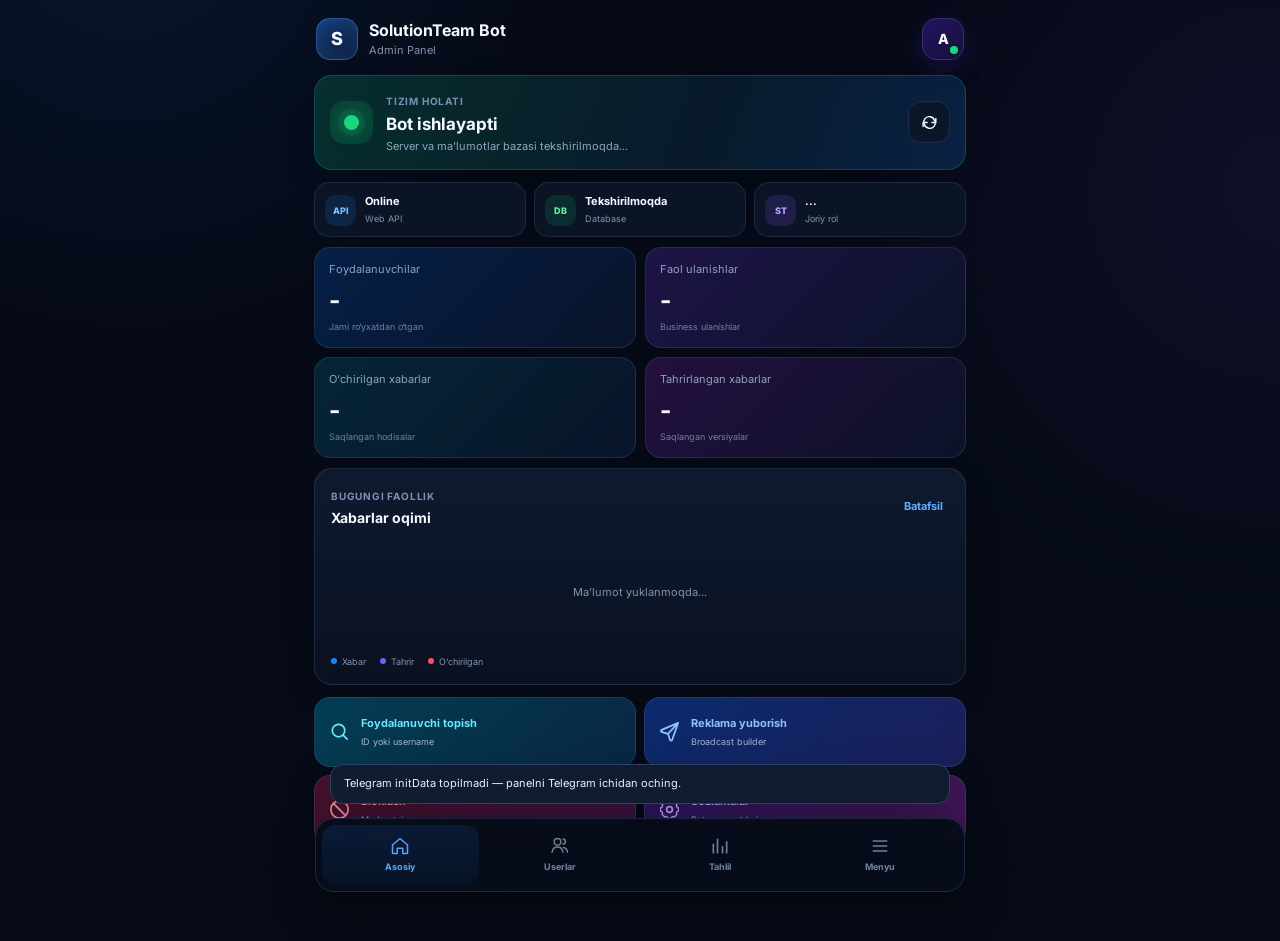
==== public/index.html @ 2b858027 "Update premium subs 2" ====
<!DOCTYPE html>
<html lang="uz">
<head>
    <meta charset="UTF-8">
    <meta name="viewport" content="width=device-width, initial-scale=1.0, viewport-fit=cover">
    <meta name="theme-color" content="#050915">
    <title>SolutionTeam Bot — Admin Panel</title>
    <link rel="preconnect" href="https://fonts.googleapis.com">
    <link rel="preconnect" href="https://fonts.gstatic.com" crossorigin>
    <link href="https://fonts.googleapis.com/css2?family=Inter:wght@400;500;600;700;800&display=swap" rel="stylesheet">
    <script src="https://telegram.org/js/telegram-web-app.js"></script>
    <link rel="stylesheet" href="style.css?v=22">
</head>
<body>
    <svg class="svg-sprite" aria-hidden="true">
        <symbol id="i-home" viewBox="0 0 24 24"><path d="M3 10.8 12 3l9 7.8v9.7a.5.5 0 0 1-.5.5h-5.2v-6.2H8.7V21H3.5a.5.5 0 0 1-.5-.5z" fill="none" stroke="currentColor" stroke-width="1.8" stroke-linejoin="round"/></symbol>
        <symbol id="i-users" viewBox="0 0 24 24"><path d="M9 11a4 4 0 1 0 0-8 4 4 0 0 0 0 8Zm6.5-1.5a3 3 0 1 0 0-6m-13 16c.5-4.1 2.7-6.2 6.5-6.2s6 2.1 6.5 6.2M16 13.8c3 .5 4.7 2.4 5 5.7" fill="none" stroke="currentColor" stroke-width="1.8" stroke-linecap="round"/></symbol>
        <symbol id="i-chart" viewBox="0 0 24 24"><path d="M4 20V10m5 10V4m6 16v-7m5 7V7" fill="none" stroke="currentColor" stroke-width="2" stroke-linecap="round"/></symbol>
        <symbol id="i-menu" viewBox="0 0 24 24"><path d="M4 6h16M4 12h16M4 18h16" fill="none" stroke="currentColor" stroke-width="2" stroke-linecap="round"/></symbol>
        <symbol id="i-search" viewBox="0 0 24 24"><circle cx="11" cy="11" r="6.5" fill="none" stroke="currentColor" stroke-width="1.8"/><path d="m16 16 4 4" stroke="currentColor" stroke-width="1.8" stroke-linecap="round"/></symbol>
        <symbol id="i-refresh" viewBox="0 0 24 24"><path d="M20 7v5h-5M4 17v-5h5M18.5 10A7 7 0 0 0 6 7.5L4 12m16 0-2 4.5A7 7 0 0 1 5.5 14" fill="none" stroke="currentColor" stroke-width="1.8" stroke-linecap="round" stroke-linejoin="round"/></symbol>
        <symbol id="i-send" viewBox="0 0 24 24"><path d="M21 3 3.8 10.3c-1 .4-1 1.8.1 2.1l6.5 2.1 2.2 6.3c.4 1 1.7 1 2.1.1zM10.4 14.5 21 3" fill="none" stroke="currentColor" stroke-width="1.8" stroke-linecap="round" stroke-linejoin="round"/></symbol>
        <symbol id="i-ban" viewBox="0 0 24 24"><circle cx="12" cy="12" r="9" fill="none" stroke="currentColor" stroke-width="1.8"/><path d="m5.6 5.6 12.8 12.8" stroke="currentColor" stroke-width="1.8"/></symbol>
        <symbol id="i-settings" viewBox="0 0 24 24"><circle cx="12" cy="12" r="3" fill="none" stroke="currentColor" stroke-width="1.8"/><path d="M19.4 15a1.7 1.7 0 0 0 .3 1.9l.1.1-2.8 2.8-.1-.1a1.7 1.7 0 0 0-1.9-.3 1.7 1.7 0 0 0-1 1.6v.2h-4V21a1.7 1.7 0 0 0-1-1.6 1.7 1.7 0 0 0-1.9.3l-.1.1L4.2 17l.1-.1a1.7 1.7 0 0 0 .3-1.9A1.7 1.7 0 0 0 3 14H2.8v-4H3a1.7 1.7 0 0 0 1.6-1 1.7 1.7 0 0 0-.3-1.9L4.2 7 7 4.2l.1.1A1.7 1.7 0 0 0 9 4.6a1.7 1.7 0 0 0 1-1.6v-.2h4V3a1.7 1.7 0 0 0 1 1.6 1.7 1.7 0 0 0 1.9-.3l.1-.1L19.8 7l-.1.1a1.7 1.7 0 0 0-.3 1.9 1.7 1.7 0 0 0 1.6 1h.2v4H21a1.7 1.7 0 0 0-1.6 1Z" fill="none" stroke="currentColor" stroke-width="1.4" stroke-linejoin="round"/></symbol>
        <symbol id="i-message" viewBox="0 0 24 24"><path d="M4 5.5h16v11H9l-5 4z" fill="none" stroke="currentColor" stroke-width="1.8" stroke-linejoin="round"/><path d="M8 9h8M8 13h5" stroke="currentColor" stroke-width="1.6" stroke-linecap="round"/></symbol>
        <symbol id="i-shield" viewBox="0 0 24 24"><path d="M12 3 20 6v5c0 5.2-3.1 8.4-8 10-4.9-1.6-8-4.8-8-10V6z" fill="none" stroke="currentColor" stroke-width="1.8" stroke-linejoin="round"/></symbol>
        <symbol id="i-chevron" viewBox="0 0 24 24"><path d="m9 6 6 6-6 6" fill="none" stroke="currentColor" stroke-width="1.8" stroke-linecap="round" stroke-linejoin="round"/></symbol>
        <symbol id="i-back" viewBox="0 0 24 24"><path d="m15 5-7 7 7 7" fill="none" stroke="currentColor" stroke-width="2" stroke-linecap="round" stroke-linejoin="round"/></symbol>
        <symbol id="i-trash" viewBox="0 0 24 24"><path d="M4 7h16M9 7V4h6v3m3 0-1 14H7L6 7m4 4v6m4-6v6" fill="none" stroke="currentColor" stroke-width="1.8" stroke-linecap="round" stroke-linejoin="round"/></symbol>
        <symbol id="i-copy" viewBox="0 0 24 24"><rect x="8" y="8" width="11" height="11" rx="2" fill="none" stroke="currentColor" stroke-width="1.7"/><path d="M16 8V6a2 2 0 0 0-2-2H6a2 2 0 0 0-2 2v8a2 2 0 0 0 2 2h2" fill="none" stroke="currentColor" stroke-width="1.7"/></symbol>
        <symbol id="i-user" viewBox="0 0 24 24"><circle cx="12" cy="8" r="4" fill="none" stroke="currentColor" stroke-width="1.8"/><path d="M4.5 21c.7-4.6 3.2-7 7.5-7s6.8 2.4 7.5 7" fill="none" stroke="currentColor" stroke-width="1.8" stroke-linecap="round"/></symbol>
        <symbol id="i-crown" viewBox="0 0 24 24"><path d="m3 7 4.5 4L12 4l4.5 7L21 7l-2 11H5z" fill="none" stroke="currentColor" stroke-width="1.8" stroke-linejoin="round"/></symbol>
    </svg>

    <div id="app">
        <header class="app-header">
            <div class="brand">
                <div class="brand-mark">S</div>
                <div class="brand-copy">
                    <strong>SolutionTeam Bot</strong>
                    <span>Admin Panel</span>
                </div>
            </div>
            <button id="profile-open" class="profile-button" type="button" aria-label="Admin profilini ochish">
                <span class="online-dot"></span>
                <span id="profile-initial">A</span>
            </button>
        </header>

        <main class="screens">
            <section id="tab-dashboard" class="tab-content active">
                <div class="hero-status panel-card">
                    <div class="hero-icon"><span class="pulse-core"></span></div>
                    <div class="hero-copy">
                        <span class="eyebrow">Tizim holati</span>
                        <h1 id="dashboard-status-title">Bot ishlayapti</h1>
                        <p id="dashboard-status-sub">Server va ma’lumotlar bazasi tekshirilmoqda...</p>
                    </div>
                    <button id="dashboard-refresh" class="icon-btn" type="button" aria-label="Dashboardni yangilash"><svg><use href="#i-refresh"/></svg></button>
                </div>

                <div class="service-grid">
                    <div class="service-chip"><span class="service-icon blue">API</span><div><b id="api-status">Online</b><span>Web API</span></div></div>
                    <div class="service-chip"><span class="service-icon green">DB</span><div><b id="db-status">Tekshirilmoqda</b><span>Database</span></div></div>
                    <div class="service-chip"><span class="service-icon violet">ST</span><div><b id="role-badge">...</b><span>Joriy rol</span></div></div>
                </div>

                <div class="stats-grid dashboard-stats">
                    <div class="metric-card gradient-blue"><span>Foydalanuvchilar</span><strong id="stat-users">-</strong><small>Jami ro‘yxatdan o‘tgan</small></div>
                    <div class="metric-card gradient-violet"><span>Faol ulanishlar</span><strong id="stat-connections">-</strong><small>Business ulanishlar</small></div>
                    <div class="metric-card gradient-cyan"><span>O‘chirilgan xabarlar</span><strong id="stat-deleted">-</strong><small>Saqlangan hodisalar</small></div>
                    <div class="metric-card gradient-purple"><span>Tahrirlangan xabarlar</span><strong id="stat-edited">-</strong><small>Saqlangan versiyalar</small></div>
                </div>

                <div class="panel-card activity-card">
                    <div class="section-title-row"><div><span class="eyebrow">Bugungi faollik</span><h2>Xabarlar oqimi</h2></div><button class="text-action" type="button" data-open-tab="tab-analytics">Batafsil</button></div>
                    <div id="dashboard-chart" class="mini-chart" aria-label="So‘nggi 24 soat faollik diagrammasi"><div class="chart-empty">Ma’lumot yuklanmoqda...</div></div>
                    <div class="chart-legend"><span><i class="legend-dot blue-dot"></i>Xabar</span><span><i class="legend-dot purple-dot"></i>Tahrir</span><span><i class="legend-dot red-dot"></i>O‘chirilgan</span></div>
                </div>

                <div class="quick-grid">
                    <button class="quick-action cyan" type="button" data-open-tab="tab-users"><svg><use href="#i-search"/></svg><div><b>Foydalanuvchi topish</b><span>ID yoki username</span></div></button>
                    <button class="quick-action blue" type="button" data-open-tab="tab-broadcast" data-requires="broadcast.view"><svg><use href="#i-send"/></svg><div><b>Reklama yuborish</b><span>Broadcast builder</span></div></button>
                    <button class="quick-action red" type="button" data-open-tab="tab-moderation" data-requires="users.view"><svg><use href="#i-ban"/></svg><div><b>Bloklash</b><span>Moderatsiya</span></div></button>
                    <button class="quick-action violet" type="button" data-open-tab="tab-settings" data-requires="settings.view"><svg><use href="#i-settings"/></svg><div><b>Sozlamalar</b><span>Bot parametrlari</span></div></button>
                </div>
            </section>

            <section id="tab-users" class="tab-content">
                <div class="page-heading"><div><span class="eyebrow">Boshqaruv</span><h1>Foydalanuvchilar</h1><p>Qidirish, profil, ulanish va moderatsiya.</p></div><button id="users-refresh" class="icon-btn" type="button" aria-label="Foydalanuvchilarni yangilash"><svg><use href="#i-refresh"/></svg></button></div>
                <div class="search-wrap"><svg><use href="#i-search"/></svg><label class="sr-only" for="search-users">Foydalanuvchini qidirish</label><input type="search" id="search-users" autocomplete="off" placeholder="ID, username yoki ism..."></div>
                <div class="user-toolbar"><button id="verify-connections-btn" class="btn secondary compact" type="button">Ulanishlarni tekshirish</button><span id="users-status" class="inline-status" role="status" aria-live="polite"></span></div>
                <div id="users-list" class="user-list"><div class="loading-state">Foydalanuvchilar yuklanmoqda...</div></div>
                <div id="users-empty" class="empty-state" style="display:none">Foydalanuvchi topilmadi.</div>
                <div class="pagination-row"><button id="users-prev" class="btn secondary" type="button">← Oldingi</button><span id="users-page-info">1 / 1</span><button id="users-next" class="btn secondary" type="button">Keyingi →</button></div>
            </section>

            <section id="tab-analytics" class="tab-content">
                <div class="page-heading"><div><span class="eyebrow">Real ma’lumot</span><h1>Tahlil</h1><p>Faollik va xabar statistikasi.</p></div><button id="analytics-refresh" class="icon-btn" type="button" aria-label="Tahlilni yangilash"><svg><use href="#i-refresh"/></svg></button></div>
                <div class="range-bar" id="analytics-ranges"><button class="range-btn active" data-range="24h">24 soat</button><button class="range-btn" data-range="7d">7 kun</button><button class="range-btn" data-range="30d">30 kun</button><button class="range-btn" data-range="custom">Boshqa</button></div>
                <div class="custom-range panel-card" id="custom-range" style="display:none"><div class="form-field"><label for="range-start">Boshlanish</label><input type="date" id="range-start" class="glass-input"></div><div class="form-field"><label for="range-end">Tugash</label><input type="date" id="range-end" class="glass-input"></div><button id="range-apply" class="btn primary" type="button">Qo‘llash</button></div>
                <p id="analytics-window" class="inline-status"></p>
                <div class="panel-card analytics-main"><div class="section-title-row"><div><span class="eyebrow">Jami xabarlar</span><strong class="big-number" id="m-messages">-</strong></div><span class="trend-pill">Real-time</span></div><div id="analytics-chart" class="chart"></div></div>
                <div class="stats-grid analytics-metrics" id="analytics-metrics">
                    <div class="metric-card"><span>Faol foydalanuvchilar</span><strong id="m-users-active">-</strong></div>
                    <div class="metric-card"><span>Bloklanganlar</span><strong id="m-users-banned">-</strong></div>
                    <div class="metric-card"><span>Faol ulanishlar</span><strong id="m-conns-active">-</strong></div>
                    <div class="metric-card"><span>Jami ulanishlar</span><strong id="m-conns-total">-</strong></div>
                    <div class="metric-card"><span>Tahrirlangan</span><strong id="m-edited">-</strong></div>
                    <div class="metric-card"><span>O‘chirilgan</span><strong id="m-deleted">-</strong></div>
                    <div class="metric-card"><span>Media</span><strong id="m-media">-</strong></div>
                </div>
            </section>

            <section id="tab-menu" class="tab-content">
                <div class="page-heading"><div><span class="eyebrow">Admin vositalari</span><h1>Menyu</h1><p>Barcha qo‘shimcha boshqaruv bo‘limlari.</p></div></div>
                <div class="menu-grid">
                    <button class="menu-card cyan" type="button" data-open-tab="tab-broadcast" data-requires="broadcast.view"><span class="menu-icon"><svg><use href="#i-send"/></svg></span><div><b>Reklama</b><span>Broadcast builder va progress</span></div><svg class="chevron"><use href="#i-chevron"/></svg></button>
                    <button class="menu-card red" type="button" data-open-tab="tab-moderation" data-requires="users.view"><span class="menu-icon"><svg><use href="#i-ban"/></svg></span><div><b>Bloklash</b><span>Ban / unban boshqaruvi</span></div><svg class="chevron"><use href="#i-chevron"/></svg></button>
                    <button class="menu-card green" type="button" data-open-tab="tab-subscriptions" data-requires="settings.view"><span class="menu-icon"><svg><use href="#i-crown"/></svg></span><div><b>Obuna va to‘lovlar</b><span>Premium, karta va cheklar</span></div><svg class="chevron"><use href="#i-chevron"/></svg></button>
                    <button class="menu-card violet" type="button" data-open-tab="tab-settings" data-requires="settings.view"><span class="menu-icon"><svg><use href="#i-settings"/></svg></span><div><b>Sozlamalar</b><span>Hold mode va retention</span></div><svg class="chevron"><use href="#i-chevron"/></svg></button>
                    <button class="menu-card purple" type="button" data-open-tab="tab-admins" data-requires="admins.view"><span class="menu-icon"><svg><use href="#i-crown"/></svg></span><div><b>Adminlar</b><span>Rollar va ruxsatlar</span></div><svg class="chevron"><use href="#i-chevron"/></svg></button>
                    <button class="menu-card slate" type="button" data-open-tab="tab-profile"><span class="menu-icon"><svg><use href="#i-user"/></svg></span><div><b>Profil</b><span>Joriy sessiya va rol</span></div><svg class="chevron"><use href="#i-chevron"/></svg></button>
                </div>
                <div class="panel-card permission-card"><div class="permission-head"><span class="menu-icon small"><svg><use href="#i-shield"/></svg></span><div><b>Server-side himoya</b><span>Har bir amal Telegram initData va RBAC bilan qayta tekshiriladi.</span></div></div></div>
            </section>

            <section id="tab-broadcast" class="tab-content">
                <div class="screen-header"><button class="icon-btn back-btn" type="button" data-open-tab="tab-menu" aria-label="Orqaga"><svg><use href="#i-back"/></svg></button><div><h1>Reklama yuborish</h1><p>Foydalanuvchilarga xabar yuborish.</p></div><button id="broadcast-refresh" class="icon-btn" type="button" aria-label="Yuborish holatini yangilash"><svg><use href="#i-refresh"/></svg></button></div>
                <div class="step-strip"><span class="active"><b>1</b>Xabar</span><i></i><span><b>2</b>Tekshirish</span><i></i><span><b>3</b>Yuborish</span></div>
                <div class="panel-card form-card">
                    <div class="form-field"><label for="broadcast-text">Xabar matni</label><textarea id="broadcast-text" class="glass-input" rows="5" maxlength="4096" placeholder="Xabar matnini yozing..."></textarea><small class="field-help">HTML formatidan foydalanish mumkin.</small></div>
                    <div class="form-grid"><div class="form-field"><label for="broadcast-media">Media havolasi</label><input type="url" id="broadcast-media" class="glass-input" placeholder="https://... (ixtiyoriy)"></div><div class="form-field"><label for="broadcast-media-type">Media turi</label><select id="broadcast-media-type" class="glass-input"><option value="photo">Rasm</option><option value="video">Video</option><option value="animation">GIF / animatsiya</option></select></div></div>
                    <div class="buttons-editor"><div class="buttons-editor-head"><div><b>Tugmalar</b><span>Ixtiyoriy havolali tugmalar</span></div><button id="btn-add-button" class="btn secondary compact" type="button">+ Tugma qo‘shish</button></div><div id="ad-buttons"></div></div>
                    <div class="form-field"><label for="test-recipient">Sinov oluvchisi</label><input type="text" inputmode="numeric" id="test-recipient" class="glass-input" placeholder="Bo‘sh bo‘lsa — o‘zingizga"></div>
                    <div class="ad-actions"><button id="btn-preview" class="btn secondary" type="button">Ko‘rib chiqish</button><button id="btn-test" class="btn secondary" type="button">Sinov yuborish</button><button id="btn-broadcast" class="btn primary" type="button">Barchaga yuborish</button><button id="btn-retry" class="btn warning" type="button">Xatolarni qayta yuborish</button></div>
                </div>
                <div class="panel-card"><div class="section-title-row"><h2>Ko‘rib chiqish</h2><span class="status-badge status-neutral">Preview</span></div><pre id="preview-box" class="preview-box">Reklama hali tekshirilmagan.</pre></div>
                <div class="panel-card"><div class="section-title-row"><h2>Yuborish holati</h2><span id="bc-status" class="inline-status"></span></div><div class="progress-grid"><div><span>Jami</span><b id="bc-total">0</b></div><div><span>Yuborildi</span><b id="bc-sent">0</b></div><div><span>Xato</span><b id="bc-failed">0</b></div><div><span>Kutmoqda</span><b id="bc-pending">0</b></div><div><span>Noaniq</span><b id="bc-unknown">0</b></div></div><pre id="bc-failed-list" class="preview-box" style="display:none"></pre></div>
            </section>

            <section id="tab-moderation" class="tab-content">
                <div class="screen-header"><button class="icon-btn back-btn" type="button" data-open-tab="tab-menu" aria-label="Orqaga"><svg><use href="#i-back"/></svg></button><div><h1>Bloklash va moderatsiya</h1><p>Foydalanuvchilarni boshqarish.</p></div><button id="moderation-refresh" class="icon-btn" type="button" aria-label="Yangilash"><svg><use href="#i-refresh"/></svg></button></div>
                <div class="panel-card form-card danger-panel"><div class="form-grid"><div class="form-field"><label for="ban-user-id">Telegram ID</label><input type="text" inputmode="numeric" id="ban-user-id" class="glass-input" placeholder="123456789"></div><div class="form-field"><label for="ban-reason">Sabab</label><input type="text" id="ban-reason" class="glass-input" placeholder="Ixtiyoriy"></div></div><button id="btn-ban" class="btn danger full" type="button">Foydalanuvchini bloklash</button></div>
                <div class="section-title-row list-title"><div><span class="eyebrow">Moderatsiya</span><h2>Bloklanganlar</h2></div></div>
                <div id="banned-list" class="user-list"></div>
            </section>

            <section id="tab-subscriptions" class="tab-content">
                <div class="screen-header"><button class="icon-btn back-btn" type="button" data-open-tab="tab-menu" aria-label="Orqaga"><svg><use href="#i-back"/></svg></button><div><h1>Obuna va to‘lovlar</h1><p>Premium rejim, karta va cheklar.</p></div><button id="subscriptions-refresh" class="icon-btn" type="button" aria-label="Yangilash"><svg><use href="#i-refresh"/></svg></button></div>
                <div class="stats-grid subscription-stats">
                    <div class="metric-card gradient-blue"><span>Faol obunalar</span><strong id="sub-active-count">0</strong></div>
                    <div class="metric-card gradient-violet"><span>Kutilayotgan chek</span><strong id="sub-pending-count">0</strong></div>
                    <div class="metric-card gradient-cyan"><span>Tasdiqlangan</span><strong id="sub-approved-count">0</strong></div>
                    <div class="metric-card gradient-purple"><span>Rad etilgan</span><strong id="sub-rejected-count">0</strong></div>
                </div>
                <div class="panel-card form-card">
                    <div class="section-title-row"><div><span class="eyebrow">Premium rejim</span><h2>Obuna sozlamalari</h2></div><label class="switch"><input type="checkbox" id="sub-enabled" aria-label="Premium rejim"><span class="slider"></span></label></div>
                    <p id="sub-mode-help" class="field-help">OFF: obuna tugmasi yashirin, View Once bepul.</p>
                    <div class="form-grid">
                        <div class="form-field"><label for="sub-price">Narx (so‘m)</label><input id="sub-price" class="glass-input" type="number" min="1000" step="1000" value="25000"></div>
                        <div class="form-field"><label for="sub-days">Muddat (kun)</label><input id="sub-days" class="glass-input" type="number" min="1" max="3650" value="30"></div>
                        <div class="form-field"><label for="sub-card">Karta raqami</label><input id="sub-card" class="glass-input" inputmode="numeric" placeholder="8600 1234 5678 9012"></div>
                        <div class="form-field"><label for="sub-holder">Karta egasi</label><input id="sub-holder" class="glass-input" placeholder="ISM FAMILIYA"></div>
                    </div>
                    <button id="sub-save" class="btn primary full" type="button">Sozlamalarni saqlash</button>
                </div>
                <div class="section-title-row list-title"><div><span class="eyebrow">Cheklar</span><h2>To‘lov arizalari</h2></div><select id="sub-payment-filter" class="glass-input compact-select"><option value="PENDING">Kutilayotgan</option><option value="APPROVED">Tasdiqlangan</option><option value="REJECTED">Rad etilgan</option><option value="ALL">Barchasi</option></select></div>
                <div id="subscription-payments" class="user-list"><div class="loading-state">To‘lovlar yuklanmoqda...</div></div>
            </section>

            <section id="tab-settings" class="tab-content">
                <div class="screen-header"><button class="icon-btn back-btn" type="button" data-open-tab="tab-menu" aria-label="Orqaga"><svg><use href="#i-back"/></svg></button><div><h1>Sozlamalar</h1><p>Bot parametrlarini boshqarish.</p></div></div>
                <div class="settings-list panel-card">
                    <div class="setting-row"><span class="setting-icon blue"><svg><use href="#i-shield"/></svg></span><div class="setting-copy"><b>Bot holati</b><span id="hold-status">Yuklanmoqda...</span></div><span class="status-badge status-enabled">LIVE</span></div>
                    <div class="setting-row"><span class="setting-icon red"><svg><use href="#i-ban"/></svg></span><div class="setting-copy"><b>Hold Mode</b><span>Oddiy userlar uchun xizmatni vaqtincha to‘xtatadi.</span></div><label class="switch"><input type="checkbox" id="toggle-maintenance" aria-label="Hold Mode"><span class="slider"></span></label></div>
                    <div class="setting-row"><span class="setting-icon green"><svg><use href="#i-message"/></svg></span><div class="setting-copy"><b>Status xabarlari</b><span>Bot to‘xtashi va qayta ishga tushishi haqida avtomatik bildirish.</span></div><span class="status-badge status-enabled">Avtomatik</span></div>
                    <div class="setting-row"><span class="setting-icon violet"><svg><use href="#i-settings"/></svg></span><div class="setting-copy"><b>Ma’lumot saqlash</b><span>Eski hodisa va activity loglar uchun retention.</span></div><div class="setting-control"><label class="sr-only" for="retention-days">Saqlash muddati</label><select id="retention-days" class="glass-input compact-select"><option value="7">7 kun</option><option value="30">30 kun</option><option value="90" selected>90 kun</option><option value="180">180 kun</option></select><button id="retention-save" class="btn secondary compact" type="button">Saqlash</button></div></div>
                </div>
            </section>

            <section id="tab-admins" class="tab-content">
                <div class="screen-header"><button class="icon-btn back-btn" type="button" data-open-tab="tab-menu" aria-label="Orqaga"><svg><use href="#i-back"/></svg></button><div><h1>Adminlar</h1><p>Rollar va ruxsatlar.</p></div><button id="admins-refresh" class="icon-btn" type="button" aria-label="Yangilash"><svg><use href="#i-refresh"/></svg></button></div>
                <div class="panel-card form-card"><div class="form-grid"><div class="form-field"><label for="admin-user-id">Telegram ID</label><input type="text" inputmode="numeric" id="admin-user-id" class="glass-input" placeholder="123456789"></div><div class="form-field"><label for="admin-role">Rol</label><select id="admin-role" class="glass-input"><option value="ADMIN">Administrator</option><option value="MODERATOR">Moderator</option><option value="VIEWER">Kuzatuvchi</option></select></div></div><button id="admin-add" class="btn primary full" type="button">+ Admin qo‘shish</button><p class="field-help">OWNER faqat server konfiguratsiyasi orqali belgilanadi.</p></div>
                <div id="admins-list" class="user-list"></div>
            </section>

            <section id="tab-profile" class="tab-content">
                <div class="screen-header"><button class="icon-btn back-btn" type="button" data-open-tab="tab-menu" aria-label="Orqaga"><svg><use href="#i-back"/></svg></button><div><h1>Profil</h1><p>Joriy admin sessiyasi.</p></div></div>
                <div class="profile-hero panel-card"><div class="profile-avatar-large" id="profile-avatar-large">A</div><h2 id="admin-name">Admin</h2><div class="role-chip"><svg><use href="#i-crown"/></svg><span id="profile-role">...</span></div></div>
                <div class="panel-card profile-info"><div><span>Telegram ID</span><b id="profile-user-id">-</b></div><div><span>Rol</span><b id="profile-role-line">-</b></div><div><span>Ruxsatlar</span><b id="profile-permission-count">-</b></div></div>
                <div class="panel-card"><div class="section-title-row"><h2>Ruxsatlar</h2></div><div id="profile-permissions" class="permission-chips"></div></div>
                <div class="profile-actions"><button id="profile-reload" class="btn secondary full" type="button">Panelni qayta yuklash</button><button id="profile-close" class="btn danger full" type="button">Mini App’dan chiqish</button></div>
            </section>
        </main>

        <nav class="bottom-nav" aria-label="Asosiy navigatsiya">
            <button class="tab-btn active" data-tab="tab-dashboard" data-requires="dashboard.view" type="button" aria-pressed="true"><svg><use href="#i-home"/></svg><span>Asosiy</span></button>
            <button class="tab-btn" data-tab="tab-users" type="button" aria-pressed="false" data-requires="users.view"><svg><use href="#i-users"/></svg><span>Userlar</span></button>
            <button class="tab-btn" data-tab="tab-analytics" type="button" aria-pressed="false" data-requires="analytics.view"><svg><use href="#i-chart"/></svg><span>Tahlil</span></button>
            <button class="tab-btn" data-tab="tab-menu" type="button" aria-pressed="false"><svg><use href="#i-menu"/></svg><span>Menyu</span></button>
        </nav>
    </div>

    <div id="toast" class="toast" role="status" aria-live="polite"></div>

    <div id="user-detail-sheet" class="sheet-overlay" aria-hidden="true">
        <div class="sheet-backdrop" data-close-sheet></div>
        <section class="sheet" role="dialog" aria-modal="true" aria-labelledby="sheet-user-name">
            <div class="sheet-handle"></div>
            <div class="sheet-head"><button class="icon-btn" type="button" data-close-sheet aria-label="Yopish"><svg><use href="#i-back"/></svg></button><div><span class="eyebrow">Foydalanuvchi profili</span><h2 id="sheet-user-name">...</h2></div><span id="sheet-user-status" class="status-badge status-neutral">...</span></div>
            <div class="profile-mini"><div id="sheet-avatar" class="profile-avatar-large small">A</div><div><b id="sheet-username">@username</b><span id="sheet-user-id">ID: -</span></div></div>
            <div class="detail-tabs"><button class="detail-tab active" data-detail-tab="info" type="button">Ma’lumot</button><button class="detail-tab" data-detail-tab="activity" type="button">Faollik</button><button class="detail-tab" data-detail-tab="message" type="button" data-requires="users.message">Xabar</button></div>
            <div class="detail-pane active" data-detail-pane="info">
                <div class="detail-list"><div><span>Ism</span><b id="sheet-full-name">-</b></div><div><span>Username</span><b id="sheet-username-line">-</b></div><div><span>Ro‘yxatdan o‘tgan</span><b id="sheet-created">-</b></div><div><span>Oxirgi faollik</span><b id="sheet-last-activity">-</b></div><div><span>Ulanishlar</span><b id="sheet-connections">-</b></div></div>
                <div class="stats-grid sheet-stats"><div class="metric-card"><span>Hodisalar</span><strong id="sheet-stat-events">0</strong></div><div class="metric-card"><span>Tahrir</span><strong id="sheet-stat-edits">0</strong></div><div class="metric-card"><span>O‘chirish</span><strong id="sheet-stat-deletes">0</strong></div><div class="metric-card"><span>Faol ulanish</span><strong id="sheet-stat-active">0</strong></div></div>
                <div class="panel-card sheet-subscription">
                    <div class="section-title-row"><div><span class="eyebrow">Premium</span><h2>Obuna</h2></div><span id="sheet-sub-status" class="status-badge status-neutral">YO‘Q</span></div>
                    <div class="detail-list compact-detail"><div><span>Tugash sanasi</span><b id="sheet-sub-expiry">-</b></div><div><span>Qolgan muddat</span><b id="sheet-sub-remaining">-</b></div></div>
                    <div id="sheet-sub-controls" class="subscription-actions">
                        <button class="btn secondary compact" type="button" data-sub-days="7">+7 kun</button>
                        <button class="btn secondary compact" type="button" data-sub-days="30">+30 kun</button>
                        <button class="btn secondary compact" type="button" data-sub-days="90">+90 kun</button>
                        <button id="sheet-sub-lifetime" class="btn secondary compact" type="button">Cheksiz</button>
                        <input id="sheet-sub-date" class="glass-input" type="date">
                        <button id="sheet-sub-set-date" class="btn secondary compact" type="button">Sanani qo‘yish</button>
                        <button id="sheet-sub-cancel" class="btn danger compact" type="button">Obunani bekor qilish</button>
                    </div>
                </div>
            </div>
            <div class="detail-pane" data-detail-pane="activity"><div id="sheet-events" class="message-list"><div class="empty-state">Faollik yo‘q.</div></div></div>
            <div class="detail-pane" data-detail-pane="message"><div class="form-field"><label for="sheet-message-text">Bevosita xabar</label><textarea id="sheet-message-text" class="glass-input" rows="4" maxlength="4096" placeholder="Foydalanuvchiga yuboriladigan xabar..."></textarea></div><button id="sheet-send-message" class="btn primary full" type="button"><svg><use href="#i-send"/></svg> Xabar yuborish</button></div>
            <div class="sheet-actions"><button id="sheet-copy-id" class="btn secondary" type="button"><svg><use href="#i-copy"/></svg> ID nusxalash</button><button id="sheet-ban" class="btn warning" type="button">Bloklash</button><button id="sheet-delete" class="btn danger" type="button"><svg><use href="#i-trash"/></svg> O‘chirish</button></div>
        </section>
    </div>

    <script src="app.js?v=22"></script>
</body>
</html>
---- public/style.css ----
:root{
    color-scheme:dark;
    --bg:#050915;--bg-2:#080e1d;--surface:#0c1426;--surface-2:#101b31;--surface-3:#14213b;
    --border:#1d2d4d;--border-soft:rgba(111,143,197,.18);--text:#f7f9ff;--muted:#8292ae;
    --blue:#1685ff;--blue-2:#005ee8;--cyan:#22c7f2;--purple:#8257ff;--violet:#a33bff;
    --green:#16d97d;--red:#ff4d63;--orange:#ff9e3d;--yellow:#ffd15c;
    --shadow:0 16px 45px rgba(0,0,0,.24);--radius:18px;--nav-h:74px;
    font-family:'Inter',-apple-system,BlinkMacSystemFont,'Segoe UI',sans-serif;
}
*{box-sizing:border-box}html,body{margin:0;min-height:100%;background:var(--bg);color:var(--text)}body{min-height:100vh;background:radial-gradient(circle at 10% -10%,rgba(22,133,255,.10),transparent 28%),radial-gradient(circle at 100% 20%,rgba(130,87,255,.08),transparent 30%),linear-gradient(180deg,#050915 0%,#060b17 100%);font-size:14px;line-height:1.45;-webkit-tap-highlight-color:transparent}.svg-sprite{position:absolute;width:0;height:0;overflow:hidden}button,input,textarea,select{font:inherit}button{color:inherit}button:focus-visible,input:focus-visible,textarea:focus-visible,select:focus-visible{outline:2px solid rgba(66,157,255,.92);outline-offset:2px}.sr-only{position:absolute!important;width:1px;height:1px;padding:0;margin:-1px;overflow:hidden;clip:rect(0,0,0,0);white-space:nowrap;border:0}
#app{width:min(100%,680px);margin:0 auto;padding:max(14px,env(safe-area-inset-top)) 14px calc(var(--nav-h) + max(22px,env(safe-area-inset-bottom)))}.app-header{display:flex;align-items:center;justify-content:space-between;padding:4px 2px 15px}.brand{display:flex;align-items:center;gap:11px}.brand-mark{width:42px;height:42px;border-radius:14px;display:grid;place-items:center;font-size:18px;font-weight:800;border:1px solid rgba(89,153,255,.4);background:linear-gradient(145deg,#123a75,#0c1b36);box-shadow:inset 0 0 20px rgba(66,157,255,.15)}.brand-copy{display:flex;flex-direction:column;line-height:1.2}.brand-copy strong{font-size:16px}.brand-copy span{font-size:11px;color:var(--muted);margin-top:4px}.profile-button{width:42px;height:42px;border:1px solid #383171;border-radius:14px;background:linear-gradient(145deg,#24135f,#15103a);display:grid;place-items:center;font-weight:800;position:relative;cursor:pointer;box-shadow:0 8px 24px rgba(75,42,200,.22)}.online-dot{position:absolute;right:5px;bottom:5px;width:8px;height:8px;border-radius:50%;background:var(--green);box-shadow:0 0 0 2px #17103b}
.tab-content{display:none;animation:screenIn .18s ease}.tab-content.active{display:block}@keyframes screenIn{from{opacity:.4;transform:translateY(4px)}to{opacity:1;transform:none}}.panel-card{background:linear-gradient(180deg,rgba(16,27,49,.96),rgba(10,18,34,.96));border:1px solid var(--border-soft);border-radius:var(--radius);box-shadow:0 12px 32px rgba(0,0,0,.12);padding:16px;margin-bottom:12px}.eyebrow{font-size:10px;letter-spacing:.08em;text-transform:uppercase;color:#7d90b4;font-weight:700}.hero-status{display:grid;grid-template-columns:auto minmax(0,1fr) auto;gap:13px;align-items:center;padding:14px 15px;background:linear-gradient(110deg,rgba(8,74,59,.56),rgba(9,28,45,.96) 58%,rgba(10,47,92,.62));border-color:rgba(36,207,143,.22)}.hero-icon{width:43px;height:43px;border-radius:14px;background:rgba(16,217,125,.12);display:grid;place-items:center}.pulse-core{width:15px;height:15px;background:var(--green);border-radius:50%;box-shadow:0 0 0 6px rgba(22,217,125,.1),0 0 20px rgba(22,217,125,.55)}.hero-copy h1{font-size:17px;margin:2px 0 2px}.hero-copy p{font-size:11px;color:#8fa6bd;margin:0}.icon-btn{width:42px;height:42px;min-width:42px;border-radius:13px;border:1px solid var(--border);background:#0c1629;display:grid;place-items:center;cursor:pointer}.icon-btn svg{width:19px;height:19px}.service-grid{display:grid;grid-template-columns:repeat(3,minmax(0,1fr));gap:8px;margin-bottom:10px}.service-chip{display:flex;align-items:center;gap:9px;background:#0b1425;border:1px solid var(--border-soft);border-radius:15px;padding:10px;min-width:0}.service-icon{width:31px;height:31px;border-radius:10px;display:grid;place-items:center;font-size:10px;font-weight:800;flex:0 0 31px}.service-icon.blue{background:rgba(22,133,255,.15);color:#7fc0ff}.service-icon.green{background:rgba(22,217,125,.13);color:#65eca8}.service-icon.violet{background:rgba(130,87,255,.16);color:#bba6ff}.service-chip div{min-width:0;display:flex;flex-direction:column}.service-chip b{font-size:11px;white-space:nowrap;overflow:hidden;text-overflow:ellipsis}.service-chip span{font-size:9px;color:var(--muted);margin-top:2px}
.stats-grid{display:grid;grid-template-columns:repeat(2,minmax(0,1fr));gap:9px}.metric-card{min-width:0;border:1px solid var(--border-soft);border-radius:16px;background:#0d1729;padding:14px;display:flex;flex-direction:column}.metric-card>span{font-size:11px;color:#91a1bc}.metric-card>strong{font-size:25px;line-height:1.05;margin-top:9px;letter-spacing:-.04em}.metric-card>small{font-size:9px;color:#6f819f;margin-top:7px}.gradient-blue{background:linear-gradient(135deg,rgba(5,88,199,.28),rgba(10,21,43,.95))}.gradient-violet{background:linear-gradient(135deg,rgba(94,49,205,.27),rgba(12,19,42,.95))}.gradient-cyan{background:linear-gradient(135deg,rgba(0,152,185,.20),rgba(10,21,43,.95))}.gradient-purple{background:linear-gradient(135deg,rgba(143,37,203,.22),rgba(12,19,42,.95))}.activity-card{margin-top:10px}.section-title-row{display:flex;align-items:center;justify-content:space-between;gap:12px}.section-title-row h2{font-size:14px;margin:2px 0 0}.text-action{border:0;background:transparent;color:#63adff;font-size:11px;font-weight:700;cursor:pointer}.mini-chart,.chart{height:150px;margin-top:13px;display:flex;align-items:flex-end;gap:4px;overflow:hidden}.mini-chart{height:104px}.chart-bar-group{flex:1;min-width:3px;display:flex;align-items:flex-end;gap:1px;height:100%}.chart-bar{flex:1;min-height:2px;border-radius:4px 4px 1px 1px}.bar-message{background:linear-gradient(#2fb8ff,#126bff)}.bar-edit{background:linear-gradient(#9d67ff,#6c32db)}.bar-delete{background:linear-gradient(#ff6c82,#d72b4c)}.chart-empty{margin:auto;color:var(--muted);font-size:11px}.chart-legend{display:flex;gap:14px;flex-wrap:wrap;margin-top:10px;color:var(--muted);font-size:9px}.chart-legend span{display:flex;align-items:center;gap:5px}.legend-dot{width:6px;height:6px;border-radius:50%}.blue-dot{background:var(--blue)}.purple-dot{background:var(--purple)}.red-dot{background:var(--red)}.quick-grid{display:grid;grid-template-columns:repeat(2,minmax(0,1fr));gap:8px}.quick-action{min-height:70px;border:1px solid var(--border-soft);border-radius:16px;padding:13px;text-align:left;display:flex;align-items:center;gap:10px;cursor:pointer;background:#0e172a}.quick-action svg{width:23px;height:23px;flex:0 0 23px}.quick-action div{display:flex;flex-direction:column;min-width:0}.quick-action b{font-size:11px}.quick-action span{font-size:9px;color:rgba(229,237,255,.7);margin-top:3px}.quick-action.cyan{background:linear-gradient(135deg,rgba(0,160,200,.35),rgba(10,43,73,.88));color:#68e5ff}.quick-action.blue{background:linear-gradient(135deg,rgba(22,88,230,.42),rgba(30,34,100,.88));color:#8fc3ff}.quick-action.red{background:linear-gradient(135deg,rgba(195,32,84,.34),rgba(67,22,72,.9));color:#ff8fa0}.quick-action.violet{background:linear-gradient(135deg,rgba(106,47,220,.38),rgba(74,23,91,.9));color:#c7a2ff}
.page-heading,.screen-header{display:flex;align-items:center;justify-content:space-between;gap:12px;margin-bottom:13px}.page-heading h1,.screen-header h1{font-size:19px;margin:2px 0 0}.page-heading p,.screen-header p{font-size:10px;color:var(--muted);margin:2px 0 0}.screen-header{display:grid;grid-template-columns:auto minmax(0,1fr) auto}.back-btn{background:#0a1324}.search-wrap{height:47px;border:1px solid var(--border);background:#0d1729;border-radius:14px;display:flex;align-items:center;padding:0 13px;margin-bottom:10px}.search-wrap svg{width:18px;height:18px;color:#7185a6;margin-right:9px}.search-wrap input{flex:1;min-width:0;border:0;outline:0;background:transparent;color:var(--text);font-size:16px}.search-wrap input::placeholder{color:#637594}.user-toolbar{display:flex;align-items:center;gap:10px;margin-bottom:10px}.inline-status{font-size:10px;color:var(--muted);margin:0}.user-list,.message-list{display:flex;flex-direction:column;gap:8px}.connection-item,.user-card,.message-card{border:1px solid var(--border-soft);background:linear-gradient(180deg,#0e192c,#0a1425);border-radius:16px;padding:12px}.conn-header{display:flex;align-items:flex-start;justify-content:space-between;gap:10px}.conn-user{display:flex;align-items:center;gap:10px;min-width:0}.avatar{width:40px;height:40px;flex:0 0 40px;border-radius:14px;background:linear-gradient(145deg,#3b6ddf,#7a4ae3);display:grid;place-items:center;font-weight:800}.user-info{min-width:0}.user-info h4{font-size:12px;margin:0;white-space:nowrap;overflow:hidden;text-overflow:ellipsis}.user-info span{display:block;color:var(--muted);font-size:9px;margin-top:3px;overflow-wrap:anywhere}.conn-actions{display:flex;gap:6px;flex-wrap:wrap;margin-top:10px}.status-badge{display:inline-flex;align-items:center;justify-content:center;min-height:25px;padding:4px 8px;border-radius:8px;font-size:9px;font-weight:700;white-space:nowrap;border:1px solid transparent}.status-enabled,.status-allowed{background:rgba(22,217,125,.12);color:#49e79a;border-color:rgba(22,217,125,.18)}.status-disabled,.status-banned{background:rgba(255,77,99,.12);color:#ff8090;border-color:rgba(255,77,99,.18)}.status-neutral,.status-pending{background:rgba(126,145,177,.12);color:#aebbd1;border-color:rgba(126,145,177,.16)}.btn{min-height:42px;border-radius:12px;border:1px solid transparent;padding:9px 13px;font-size:11px;font-weight:700;cursor:pointer;display:inline-flex;align-items:center;justify-content:center;gap:6px}.btn svg{width:15px;height:15px}.btn:disabled,.icon-btn:disabled{opacity:.45;cursor:not-allowed}.btn.primary{background:linear-gradient(180deg,#1688ff,#0867e8);border-color:#298fff;color:white}.btn.secondary{background:#111d32;border-color:#243857;color:#dbe7fb}.btn.warning{background:rgba(255,158,61,.13);border-color:rgba(255,158,61,.34);color:#ffb766}.btn.danger,.btn-danger{background:rgba(255,77,99,.13);border-color:rgba(255,77,99,.30);color:#ff7f90}.btn.compact{min-height:35px;padding:7px 10px;font-size:10px}.btn.full{width:100%}.pagination-row{display:grid;grid-template-columns:1fr auto 1fr;gap:9px;align-items:center;margin-top:12px}.pagination-row span{font-size:10px;color:var(--muted);text-align:center}.loading-state,.empty-state{padding:22px;text-align:center;border:1px dashed #233652;border-radius:15px;color:var(--muted);font-size:11px;background:rgba(10,19,34,.5)}
.range-bar{display:grid;grid-template-columns:repeat(4,minmax(0,1fr));gap:5px;background:#0b1426;border:1px solid var(--border-soft);border-radius:14px;padding:5px;margin-bottom:10px}.range-btn,.message-filter{min-height:36px;border:0;border-radius:10px;background:transparent;color:#8394b0;font-size:10px;font-weight:700;cursor:pointer}.range-btn.active,.message-filter.active{color:white;background:linear-gradient(180deg,#147eff,#075fdc);box-shadow:0 5px 15px rgba(14,104,231,.23)}.custom-range{display:grid;grid-template-columns:1fr 1fr auto;gap:8px;align-items:end}.analytics-main{padding-bottom:10px}.big-number{display:block;font-size:28px;letter-spacing:-.04em;margin-top:3px}.trend-pill{padding:6px 9px;border-radius:999px;font-size:9px;font-weight:700;color:#45e79a;background:rgba(22,217,125,.1)}.analytics-metrics{margin-top:10px}.analytics-metrics .metric-card strong{font-size:20px}.analytics-metrics .metric-card:last-child:nth-child(odd){grid-column:1/-1}
.menu-grid{display:grid;grid-template-columns:1fr;gap:8px}.menu-card{min-height:78px;border:1px solid var(--border-soft);border-radius:16px;background:#0d1729;display:grid;grid-template-columns:auto minmax(0,1fr) auto;align-items:center;gap:12px;padding:12px;text-align:left;cursor:pointer}.menu-card .menu-icon{width:43px;height:43px;border-radius:13px;display:grid;place-items:center}.menu-card .menu-icon svg{width:21px;height:21px}.menu-card div{display:flex;flex-direction:column}.menu-card b{font-size:12px}.menu-card span{font-size:9px;color:#8292ae;margin-top:4px}.menu-card .chevron{width:18px;height:18px;color:#536782}.menu-card.blue .menu-icon{background:rgba(22,133,255,.15);color:#68afff}.menu-card.cyan .menu-icon{background:rgba(34,199,242,.14);color:#56dcfa}.menu-card.red .menu-icon{background:rgba(255,77,99,.13);color:#ff8090}.menu-card.violet .menu-icon{background:rgba(130,87,255,.15);color:#ae93ff}.menu-card.purple .menu-icon{background:rgba(163,59,255,.15);color:#d68cff}.menu-card.slate .menu-icon{background:rgba(126,145,177,.13);color:#b8c3d4}.permission-card{margin-top:12px}.permission-head{display:flex;gap:11px;align-items:center}.permission-head .menu-icon.small{width:38px;height:38px;border-radius:12px;background:rgba(22,133,255,.1);color:#64aaff;display:grid;place-items:center}.permission-head svg{width:19px;height:19px}.permission-head div{display:flex;flex-direction:column}.permission-head b{font-size:11px}.permission-head span{font-size:9px;color:var(--muted);margin-top:3px}
.message-filters{grid-template-columns:repeat(4,minmax(0,1fr))}.message-card{display:grid;grid-template-columns:auto minmax(0,1fr);gap:10px}.event-icon{width:37px;height:37px;border-radius:12px;display:grid;place-items:center;font-weight:800;font-size:10px;background:#12213a;color:#85b8ff}.event-icon.delete{background:rgba(255,77,99,.12);color:#ff8090}.event-icon.edit{background:rgba(255,158,61,.12);color:#ffbd77}.event-icon.media{background:rgba(130,87,255,.14);color:#bda8ff}.event-body{min-width:0}.event-head{display:flex;align-items:flex-start;justify-content:space-between;gap:8px}.event-head b{font-size:11px}.event-head time{font-size:9px;color:#697b98;white-space:nowrap}.event-meta{font-size:9px;color:#7f90aa;margin-top:3px}.event-details{font-size:10px;color:#c5d0e2;margin-top:7px;white-space:pre-wrap;overflow-wrap:anywhere;max-height:76px;overflow:hidden}
.form-card{padding:15px}.form-field{display:flex;flex-direction:column;gap:6px;min-width:0;margin-bottom:12px}.form-field:last-child{margin-bottom:0}.form-field label{font-size:10px;font-weight:700;color:#a9b7cd}.glass-input{width:100%;min-height:44px;border:1px solid #263955;border-radius:12px;background:#0a1425;color:var(--text);padding:10px 12px;font-size:16px;outline:0}.glass-input:focus{border-color:#2d8fff;box-shadow:0 0 0 3px rgba(45,143,255,.10)}textarea.glass-input{resize:vertical;min-height:92px}.form-grid{display:grid;grid-template-columns:1fr 1fr;gap:9px}.field-help{font-size:9px;color:#71819c}.buttons-editor{border-top:1px solid var(--border-soft);border-bottom:1px solid var(--border-soft);padding:12px 0;margin-bottom:12px}.buttons-editor-head{display:flex;align-items:center;justify-content:space-between;gap:10px;margin-bottom:9px}.buttons-editor-head>div{display:flex;flex-direction:column}.buttons-editor-head b{font-size:11px}.buttons-editor-head span{font-size:9px;color:var(--muted)}.ad-button-row{display:grid;grid-template-columns:1fr 1.35fr .75fr auto;gap:6px;margin-top:7px;align-items:center}.ad-actions{display:grid;grid-template-columns:1fr 1fr;gap:7px}.preview-box{margin:10px 0 0;background:#07101f;border:1px solid #1b2c47;border-radius:12px;padding:11px;color:#aab9ce;font:10px/1.5 ui-monospace,SFMono-Regular,Menlo,monospace;white-space:pre-wrap;overflow-wrap:anywhere;max-height:180px;overflow:auto}.progress-grid{display:grid;grid-template-columns:repeat(5,minmax(0,1fr));gap:6px;margin-top:10px}.progress-grid div{border:1px solid var(--border-soft);border-radius:12px;background:#0a1425;padding:9px;display:flex;flex-direction:column}.progress-grid span{font-size:8px;color:var(--muted)}.progress-grid b{font-size:15px;margin-top:3px}.step-strip{display:flex;align-items:center;gap:7px;margin:0 5px 12px;color:#71819a;font-size:9px}.step-strip span{display:flex;align-items:center;gap:5px}.step-strip b{width:20px;height:20px;border-radius:50%;background:#15213a;display:grid;place-items:center}.step-strip .active{color:#9ccaff}.step-strip .active b{background:#167eff;color:white}.step-strip i{height:1px;background:#243653;flex:1}.danger-panel{border-color:rgba(255,77,99,.14)}.list-title{margin:16px 2px 8px}
.settings-list{padding:0 14px}.setting-row{display:grid;grid-template-columns:auto minmax(0,1fr) auto;gap:11px;align-items:center;padding:14px 0}.setting-row+.setting-row{border-top:1px solid var(--border-soft)}.setting-icon{width:39px;height:39px;border-radius:12px;display:grid;place-items:center}.setting-icon svg{width:19px;height:19px}.setting-icon.blue{background:rgba(22,133,255,.13);color:#78b9ff}.setting-icon.red{background:rgba(255,77,99,.12);color:#ff8292}.setting-icon.green{background:rgba(22,217,125,.12);color:#5fe6a2}.setting-icon.violet{background:rgba(130,87,255,.15);color:#b79eff}.setting-copy{display:flex;flex-direction:column}.setting-copy b{font-size:11px}.setting-copy span{font-size:9px;color:var(--muted);margin-top:3px}.setting-control{display:flex;align-items:center;gap:6px;flex-wrap:wrap;justify-content:flex-end}.compact-select{min-height:36px;padding:6px 9px;font-size:12px}.switch{width:48px;height:28px;display:inline-block;position:relative}.switch input{opacity:0;width:0;height:0}.slider{position:absolute;inset:0;border-radius:999px;background:#27354b;border:1px solid #34455e;transition:.2s;cursor:pointer}.slider:before{content:"";position:absolute;width:20px;height:20px;left:3px;top:3px;border-radius:50%;background:white;transition:.2s}.switch input:checked+.slider{background:#0f9e62;border-color:#18bf78}.switch input:checked+.slider:before{transform:translateX(20px)}
.profile-hero{text-align:center;padding:23px 16px}.profile-avatar-large{width:78px;height:78px;border-radius:50%;display:grid;place-items:center;margin:0 auto 10px;font-size:30px;font-weight:800;background:linear-gradient(145deg,#8db2ff,#6e67e8);border:3px solid rgba(255,255,255,.14);box-shadow:0 0 0 5px rgba(64,99,200,.12)}.profile-avatar-large.small{width:58px;height:58px;font-size:23px;margin:0}.profile-hero h2{margin:0;font-size:17px}.role-chip{display:inline-flex;align-items:center;gap:5px;margin-top:8px;padding:5px 9px;border-radius:999px;background:rgba(255,190,72,.09);color:#ffd37e;font-size:9px;font-weight:800;border:1px solid rgba(255,190,72,.18)}.role-chip svg{width:13px;height:13px}.profile-info{padding:0 15px}.profile-info>div,.detail-list>div{display:flex;justify-content:space-between;gap:12px;padding:12px 0;border-bottom:1px solid var(--border-soft)}.profile-info>div:last-child,.detail-list>div:last-child{border-bottom:0}.profile-info span,.detail-list span{font-size:10px;color:var(--muted)}.profile-info b,.detail-list b{font-size:10px;text-align:right;overflow-wrap:anywhere}.permission-chips{display:flex;flex-wrap:wrap;gap:6px;margin-top:10px}.permission-chips span{padding:5px 8px;border:1px solid #223653;border-radius:999px;background:#0a1425;color:#9cacbf;font-size:8px}.profile-actions{display:grid;gap:8px}
.bottom-nav{position:fixed;left:50%;bottom:max(8px,env(safe-area-inset-bottom));transform:translateX(-50%);width:min(calc(100% - 20px),650px);height:var(--nav-h);display:grid;grid-template-columns:repeat(4,1fr);gap:3px;padding:6px;background:rgba(7,13,26,.94);backdrop-filter:blur(20px);border:1px solid #1b2c47;border-radius:19px;box-shadow:0 18px 45px rgba(0,0,0,.45);z-index:40}.tab-btn{border:0;border-radius:14px;background:transparent;color:#72839f;display:flex;flex-direction:column;align-items:center;justify-content:center;gap:4px;font-size:9px;font-weight:700;cursor:pointer}.tab-btn svg{width:20px;height:20px}.tab-btn.active{color:#58a8ff;background:linear-gradient(180deg,rgba(22,133,255,.14),rgba(22,133,255,.05))}
.toast{position:fixed;left:50%;bottom:calc(var(--nav-h) + max(22px,env(safe-area-inset-bottom)));transform:translate(-50%,16px);width:min(calc(100% - 28px),620px);padding:11px 13px;background:#111c30;border:1px solid #2b4165;border-radius:13px;box-shadow:var(--shadow);font-size:11px;color:#e9f1ff;opacity:0;pointer-events:none;transition:.2s;z-index:70}.toast.show{opacity:1;transform:translate(-50%,0)}.toast.error{border-color:rgba(255,77,99,.45);background:#2a1320}.sheet-overlay{position:fixed;inset:0;z-index:90;display:none}.sheet-overlay.open{display:block}.sheet-backdrop{position:absolute;inset:0;background:rgba(0,3,10,.72);backdrop-filter:blur(4px)}.sheet{position:absolute;left:50%;bottom:0;transform:translateX(-50%);width:min(100%,680px);max-height:88vh;overflow:auto;background:#07101f;border:1px solid #203552;border-bottom:0;border-radius:24px 24px 0 0;padding:9px 14px calc(18px + env(safe-area-inset-bottom));box-shadow:0 -20px 60px rgba(0,0,0,.45)}.sheet-handle{width:42px;height:4px;background:#31445f;border-radius:999px;margin:0 auto 12px}.sheet-head{display:grid;grid-template-columns:auto minmax(0,1fr) auto;gap:10px;align-items:center}.sheet-head h2{font-size:16px;margin:2px 0 0}.profile-mini{display:flex;align-items:center;gap:12px;padding:15px 2px}.profile-mini>div:last-child{display:flex;flex-direction:column}.profile-mini b{font-size:12px}.profile-mini span{font-size:9px;color:var(--muted);margin-top:4px}.detail-tabs{display:grid;grid-template-columns:repeat(3,1fr);gap:5px;background:#0b1425;padding:4px;border-radius:13px;margin-bottom:10px}.detail-tab{height:36px;border:0;border-radius:10px;background:transparent;color:#7f90ac;font-size:10px;font-weight:700;cursor:pointer}.detail-tab.active{background:#12317a;color:#91c4ff}.detail-pane{display:none}.detail-pane.active{display:block}.detail-list{padding:0 12px;border:1px solid var(--border-soft);border-radius:15px;background:#0a1425}.sheet-stats{margin-top:9px}.sheet-stats .metric-card strong{font-size:18px}.sheet-actions{display:grid;grid-template-columns:1fr 1fr 1fr;gap:7px;margin-top:12px}.sheet-actions .btn{padding-inline:8px}
@media(max-width:480px){#app{padding-left:10px;padding-right:10px}.service-grid{gap:6px}.service-chip{padding:8px 7px;gap:6px}.service-icon{width:28px;height:28px;flex-basis:28px}.dashboard-stats .metric-card{padding:12px}.metric-card>strong{font-size:22px}.quick-action{padding:11px}.form-grid{grid-template-columns:1fr}.custom-range{grid-template-columns:1fr 1fr}.custom-range .btn{grid-column:1/-1}.progress-grid{grid-template-columns:repeat(3,1fr)}.ad-button-row{grid-template-columns:1fr 1fr}.ad-button-row .remove-ad-button{grid-column:2}.setting-row{grid-template-columns:auto minmax(0,1fr)}.setting-row>*:last-child:not(.setting-copy){grid-column:2;justify-self:start}.setting-control{justify-content:flex-start}.sheet-actions{grid-template-columns:1fr 1fr}.sheet-actions #sheet-copy-id{grid-column:1/-1}.page-heading h1,.screen-header h1{font-size:17px}.range-bar{gap:3px}.range-btn,.message-filter{font-size:9px;padding:0 3px}}
@media(max-width:350px){.service-grid{grid-template-columns:1fr}.quick-grid{grid-template-columns:1fr}.progress-grid{grid-template-columns:repeat(2,1fr)}.bottom-nav{width:calc(100% - 12px)}.tab-btn span{font-size:8px}.dashboard-stats{gap:6px}.metric-card{padding:10px}.metric-card>span{font-size:9px}.metric-card>strong{font-size:19px}.ad-actions{grid-template-columns:1fr}}
/* Compatibility for dynamic elements created by app.js */
.btn-secondary{background:#111d32;border-color:#243857;color:#dbe7fb}.btn-primary{background:linear-gradient(180deg,#1688ff,#0867e8);border-color:#298fff;color:#fff}.btn-danger,.btn-ban{background:rgba(255,77,99,.13);border-color:rgba(255,77,99,.30);color:#ff7f90}.btn-allow{background:rgba(22,217,125,.13);border-color:rgba(22,217,125,.28);color:#58e6a0}.button-row{display:grid;grid-template-columns:1fr 1.35fr .75fr auto;gap:6px;margin-top:7px;align-items:center}.button-row .glass-input{min-width:0}.button-row .btn-remove{width:44px;height:44px}.bar-wrap{flex:1;min-width:4px;height:100%;display:flex;flex-direction:column;align-items:center;justify-content:flex-end;gap:4px}.bar-wrap .bar{width:min(100%,14px);min-height:2px;border-radius:5px 5px 2px 2px;background:linear-gradient(180deg,#31b6ff,#176cff);box-shadow:0 0 14px rgba(23,108,255,.22)}.bar-wrap span{font-size:7px;color:#657997;white-space:nowrap;transform:rotate(-45deg);transform-origin:center;margin-top:6px}.header-actions{display:flex;gap:8px;align-items:end;flex-wrap:wrap}.status-enabled{color:#4ae29a}.status-disabled{color:#ff8090}.chart-title{font-size:13px;margin:0}.p-16{padding:16px}.broadcast-help{font-size:10px;color:var(--muted);margin:6px 0}.admin-role-select{min-width:130px}.hold-status{font-size:10px}.field-label{font-size:10px;font-weight:700;color:#a9b7cd}.remove-ad-button{min-height:40px}
@media(max-width:480px){.button-row{grid-template-columns:1fr 1fr}.button-row .btn-style{grid-column:1}.button-row .btn-remove{grid-column:2;justify-self:end}.bar-wrap span{display:none}}

/* Premium subscription / manual payment UI */
.subscription-stats{margin-bottom:12px}.payment-card{padding:13px 14px;margin-bottom:9px}.payment-head{display:flex;align-items:flex-start;justify-content:space-between;gap:10px}.payment-head>div{display:flex;flex-direction:column;min-width:0}.payment-head b{font-size:12px;overflow-wrap:anywhere}.payment-head span{font-size:9px;color:var(--muted);margin-top:3px}.payment-meta{display:flex;flex-wrap:wrap;gap:7px;margin-top:10px;color:#91a2ba;font-size:9px}.payment-meta span{padding:5px 7px;border-radius:9px;background:#0a1425;border:1px solid var(--border-soft)}.payment-actions{display:flex;flex-wrap:wrap;gap:7px;margin-top:11px}.sheet-subscription{margin-top:10px;padding:12px}.compact-detail{margin-top:8px}.subscription-actions{display:grid;grid-template-columns:repeat(4,minmax(0,1fr));gap:7px;margin-top:10px}.subscription-actions .glass-input{grid-column:span 2;min-width:0}.subscription-actions #sheet-sub-set-date{grid-column:span 1}.subscription-actions #sheet-sub-cancel{grid-column:span 2}.menu-card.green .menu-icon{background:rgba(22,217,125,.12);color:#5fe6a2}
@media(max-width:480px){.subscription-actions{grid-template-columns:repeat(2,minmax(0,1fr))}.subscription-actions .glass-input,.subscription-actions #sheet-sub-set-date,.subscription-actions #sheet-sub-cancel{grid-column:span 2}.payment-actions .btn{flex:1 1 calc(50% - 7px)}}
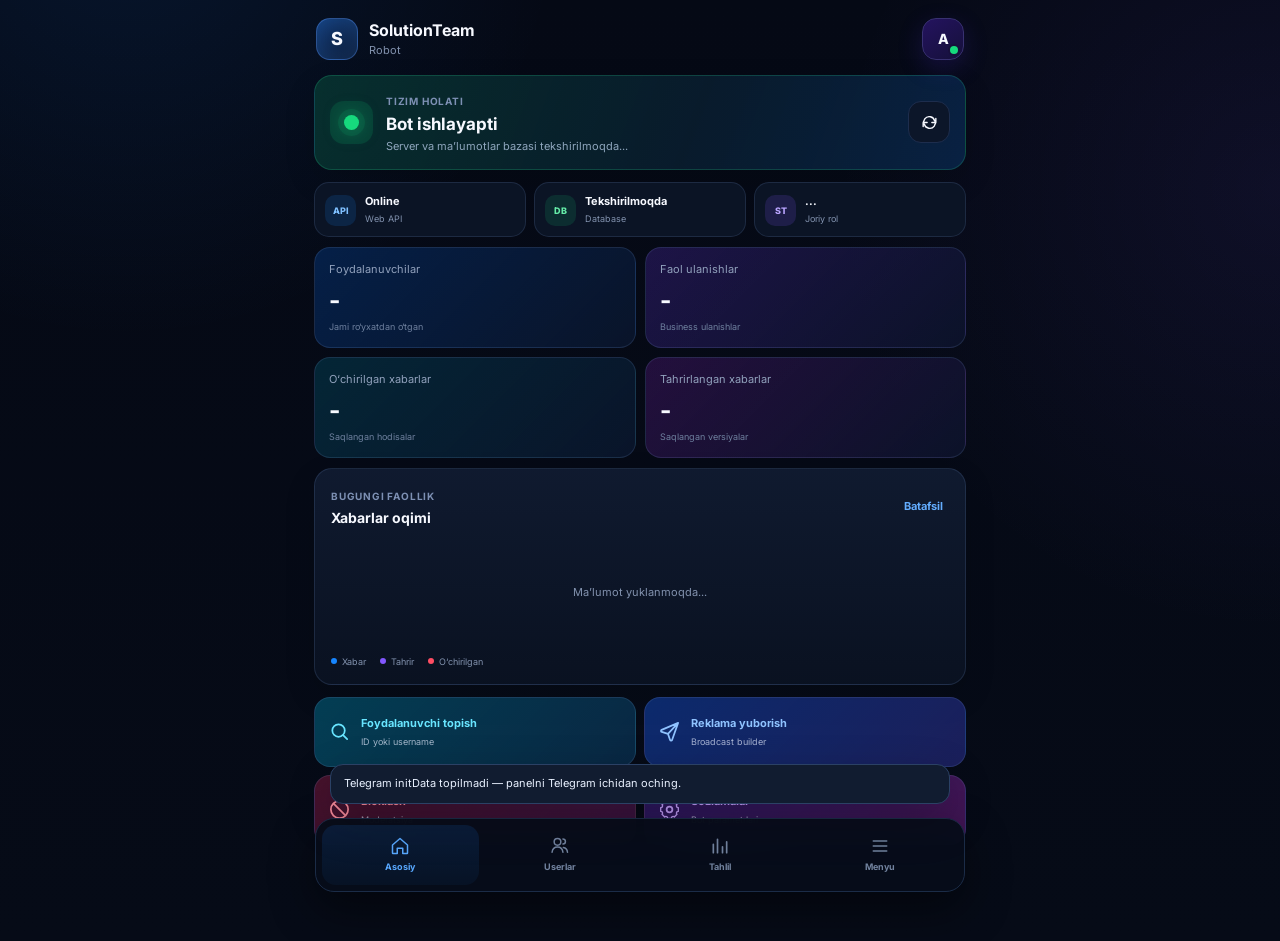
==== commit 4230be8d: "Preserve voice message format and update SolutionTeam branding" ====
--- a/public/index.html
+++ b/public/index.html
@@ -4,7 +4,7 @@
     <meta charset="UTF-8">
     <meta name="viewport" content="width=device-width, initial-scale=1.0, viewport-fit=cover">
     <meta name="theme-color" content="#050915">
-    <title>SolutionTeam Bot — Admin Panel</title>
+    <title>SolutionTeam — Robot</title>
     <link rel="preconnect" href="https://fonts.googleapis.com">
     <link rel="preconnect" href="https://fonts.gstatic.com" crossorigin>
     <link href="https://fonts.googleapis.com/css2?family=Inter:wght@400;500;600;700;800&display=swap" rel="stylesheet">
@@ -37,8 +37,8 @@
             <div class="brand">
                 <div class="brand-mark">S</div>
                 <div class="brand-copy">
-                    <strong>SolutionTeam Bot</strong>
-                    <span>Admin Panel</span>
+                    <strong>SolutionTeam</strong>
+                    <span>Robot</span>
                 </div>
             </div>
             <button id="profile-open" class="profile-button" type="button" aria-label="Admin profilini ochish">
@@ -234,6 +234,6 @@
         </section>
     </div>
 
-    <script src="app.js?v=22"></script>
+    <script src="app.js?v=23"></script>
 </body>
 </html>
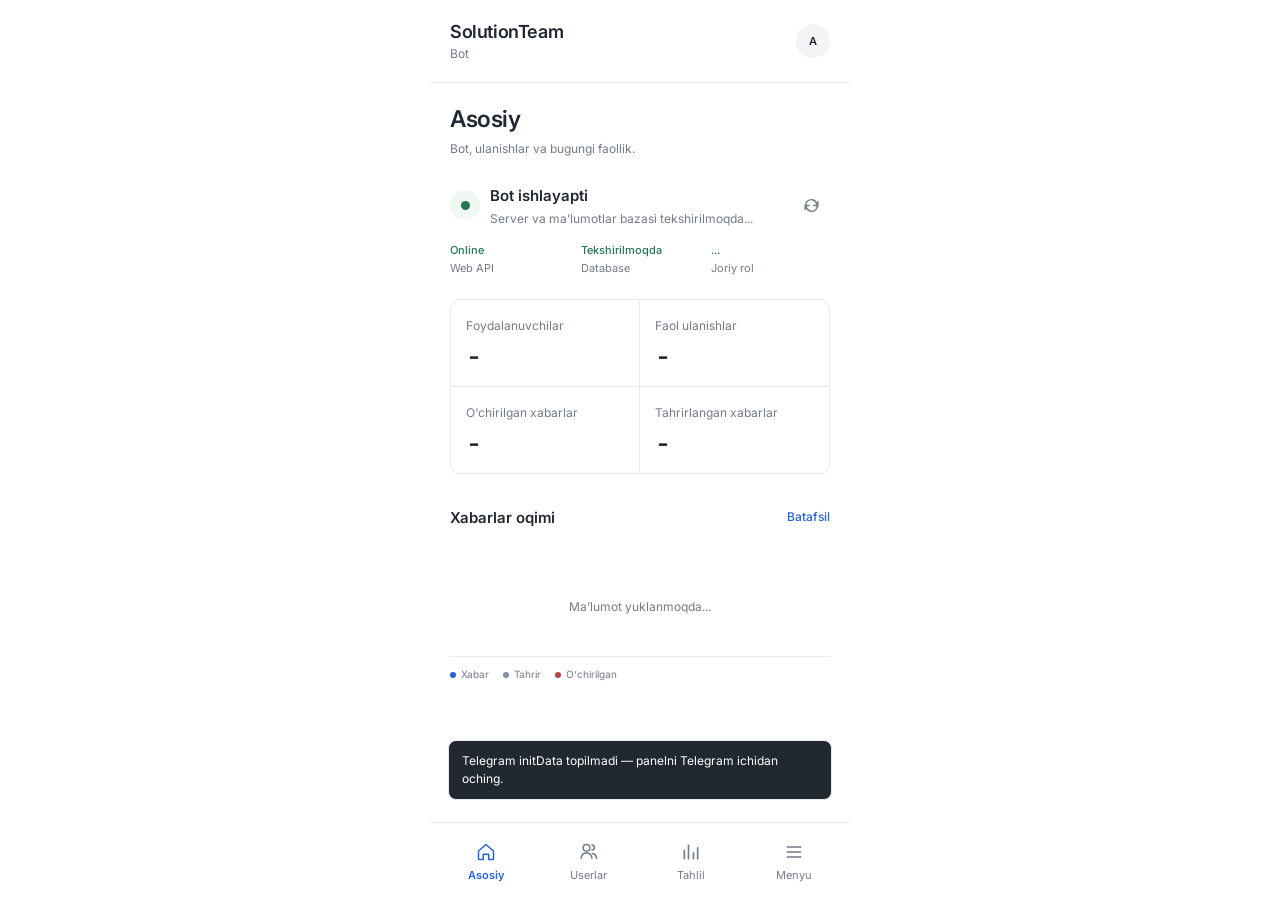
==== commit 37a66c76: "Restore version from 810633b7 (simple design change)" ====
--- a/public/index.html
+++ b/public/index.html
@@ -3,8 +3,8 @@
 <head>
     <meta charset="UTF-8">
     <meta name="viewport" content="width=device-width, initial-scale=1.0, viewport-fit=cover">
-    <meta name="theme-color" content="#050915">
-    <title>SolutionTeam — Robot</title>
+    <meta name="theme-color" content="#ffffff">
+    <title>SolutionTeam Bot — Admin Panel</title>
     <link rel="preconnect" href="https://fonts.googleapis.com">
     <link rel="preconnect" href="https://fonts.gstatic.com" crossorigin>
     <link href="https://fonts.googleapis.com/css2?family=Inter:wght@400;500;600;700;800&display=swap" rel="stylesheet">
@@ -35,10 +35,9 @@
     <div id="app">
         <header class="app-header">
             <div class="brand">
-                <div class="brand-mark">S</div>
                 <div class="brand-copy">
                     <strong>SolutionTeam</strong>
-                    <span>Robot</span>
+                    <span>Bot</span>
                 </div>
             </div>
             <button id="profile-open" class="profile-button" type="button" aria-label="Admin profilini ochish">
@@ -49,6 +48,7 @@
 
         <main class="screens">
             <section id="tab-dashboard" class="tab-content active">
+                <div class="page-heading"><div><span class="eyebrow">RES WORKSPACE</span><h1>Asosiy</h1><p>Bot, ulanishlar va bugungi faollik.</p></div></div>
                 <div class="hero-status panel-card">
                     <div class="hero-icon"><span class="pulse-core"></span></div>
                     <div class="hero-copy">
@@ -62,7 +62,7 @@
                 <div class="service-grid">
                     <div class="service-chip"><span class="service-icon blue">API</span><div><b id="api-status">Online</b><span>Web API</span></div></div>
                     <div class="service-chip"><span class="service-icon green">DB</span><div><b id="db-status">Tekshirilmoqda</b><span>Database</span></div></div>
-                    <div class="service-chip"><span class="service-icon violet">ST</span><div><b id="role-badge">...</b><span>Joriy rol</span></div></div>
+                    <div class="service-chip"><span class="service-icon violet">RB</span><div><b id="role-badge">...</b><span>Joriy rol</span></div></div>
                 </div>
 
                 <div class="stats-grid dashboard-stats">
@@ -78,12 +78,6 @@
                     <div class="chart-legend"><span><i class="legend-dot blue-dot"></i>Xabar</span><span><i class="legend-dot purple-dot"></i>Tahrir</span><span><i class="legend-dot red-dot"></i>O‘chirilgan</span></div>
                 </div>
 
-                <div class="quick-grid">
-                    <button class="quick-action cyan" type="button" data-open-tab="tab-users"><svg><use href="#i-search"/></svg><div><b>Foydalanuvchi topish</b><span>ID yoki username</span></div></button>
-                    <button class="quick-action blue" type="button" data-open-tab="tab-broadcast" data-requires="broadcast.view"><svg><use href="#i-send"/></svg><div><b>Reklama yuborish</b><span>Broadcast builder</span></div></button>
-                    <button class="quick-action red" type="button" data-open-tab="tab-moderation" data-requires="users.view"><svg><use href="#i-ban"/></svg><div><b>Bloklash</b><span>Moderatsiya</span></div></button>
-                    <button class="quick-action violet" type="button" data-open-tab="tab-settings" data-requires="settings.view"><svg><use href="#i-settings"/></svg><div><b>Sozlamalar</b><span>Bot parametrlari</span></div></button>
-                </div>
             </section>
 
             <section id="tab-users" class="tab-content">
@@ -91,6 +85,7 @@
                 <div class="search-wrap"><svg><use href="#i-search"/></svg><label class="sr-only" for="search-users">Foydalanuvchini qidirish</label><input type="search" id="search-users" autocomplete="off" placeholder="ID, username yoki ism..."></div>
                 <div class="user-toolbar"><button id="verify-connections-btn" class="btn secondary compact" type="button">Ulanishlarni tekshirish</button><span id="users-status" class="inline-status" role="status" aria-live="polite"></span></div>
                 <div id="users-list" class="user-list"><div class="loading-state">Foydalanuvchilar yuklanmoqda...</div></div>
+                <p class="users-help">Bloklash, o‘chirish va xabar yuborish — foydalanuvchi profilida.</p>
                 <div id="users-empty" class="empty-state" style="display:none">Foydalanuvchi topilmadi.</div>
                 <div class="pagination-row"><button id="users-prev" class="btn secondary" type="button">← Oldingi</button><span id="users-page-info">1 / 1</span><button id="users-next" class="btn secondary" type="button">Keyingi →</button></div>
             </section>
@@ -113,17 +108,19 @@
             </section>
 
             <section id="tab-menu" class="tab-content">
-                <div class="page-heading"><div><span class="eyebrow">Admin vositalari</span><h1>Menyu</h1><p>Barcha qo‘shimcha boshqaruv bo‘limlari.</p></div></div>
+                <div class="page-heading"><div><span class="eyebrow">Admin vositalari</span><h1>Menyu</h1><p>Kerakli amallar, tartibli bo‘limlarda.</p></div></div>
                 <div class="menu-grid">
-                    <button class="menu-card cyan" type="button" data-open-tab="tab-broadcast" data-requires="broadcast.view"><span class="menu-icon"><svg><use href="#i-send"/></svg></span><div><b>Reklama</b><span>Broadcast builder va progress</span></div><svg class="chevron"><use href="#i-chevron"/></svg></button>
-                    <button class="menu-card red" type="button" data-open-tab="tab-moderation" data-requires="users.view"><span class="menu-icon"><svg><use href="#i-ban"/></svg></span><div><b>Bloklash</b><span>Ban / unban boshqaruvi</span></div><svg class="chevron"><use href="#i-chevron"/></svg></button>
-                    <button class="menu-card green" type="button" data-open-tab="tab-subscriptions" data-requires="settings.view"><span class="menu-icon"><svg><use href="#i-crown"/></svg></span><div><b>Obuna va to‘lovlar</b><span>Premium, karta va cheklar</span></div><svg class="chevron"><use href="#i-chevron"/></svg></button>
-                    <button class="menu-card violet" type="button" data-open-tab="tab-settings" data-requires="settings.view"><span class="menu-icon"><svg><use href="#i-settings"/></svg></span><div><b>Sozlamalar</b><span>Hold mode va retention</span></div><svg class="chevron"><use href="#i-chevron"/></svg></button>
+                    <h2 class="menu-group-title" data-requires="users.view">Foydalanuvchilar bilan ishlash</h2>
+                    <button class="menu-card cyan" type="button" data-open-tab="tab-broadcast" data-requires="broadcast.view"><span class="menu-icon"><svg><use href="#i-send"/></svg></span><div><b>Reklama</b><span>Xabar, media va yuborish holati</span></div><svg class="chevron"><use href="#i-chevron"/></svg></button>
+                    <button class="menu-card red" type="button" data-open-tab="tab-moderation" data-requires="users.view"><span class="menu-icon"><svg><use href="#i-ban"/></svg></span><div><b>Bloklash</b><span>Cheklovlar va blokdan chiqarish</span></div><svg class="chevron"><use href="#i-chevron"/></svg></button>
+                    <h2 class="menu-group-title">Panel boshqaruvi</h2>
+                    <button class="menu-card violet" type="button" data-open-tab="tab-settings" data-requires="settings.view"><span class="menu-icon"><svg><use href="#i-settings"/></svg></span><div><b>Sozlamalar</b><span>Bot holati va saqlash muddati</span></div><svg class="chevron"><use href="#i-chevron"/></svg></button>
                     <button class="menu-card purple" type="button" data-open-tab="tab-admins" data-requires="admins.view"><span class="menu-icon"><svg><use href="#i-crown"/></svg></span><div><b>Adminlar</b><span>Rollar va ruxsatlar</span></div><svg class="chevron"><use href="#i-chevron"/></svg></button>
                     <button class="menu-card slate" type="button" data-open-tab="tab-profile"><span class="menu-icon"><svg><use href="#i-user"/></svg></span><div><b>Profil</b><span>Joriy sessiya va rol</span></div><svg class="chevron"><use href="#i-chevron"/></svg></button>
                 </div>
-                <div class="panel-card permission-card"><div class="permission-head"><span class="menu-icon small"><svg><use href="#i-shield"/></svg></span><div><b>Server-side himoya</b><span>Har bir amal Telegram initData va RBAC bilan qayta tekshiriladi.</span></div></div></div>
-            </section>
+                <div class="panel-card permission-card"><div class="permission-head"><span class="menu-icon small"><svg><use href="#i-shield"/></svg></span><div><b>Himoyalangan boshqaruv</b><span>Amallar admin rolingizga muvofiq bajariladi.</span></div></div></div>
+            </section>
+
 
             <section id="tab-broadcast" class="tab-content">
                 <div class="screen-header"><button class="icon-btn back-btn" type="button" data-open-tab="tab-menu" aria-label="Orqaga"><svg><use href="#i-back"/></svg></button><div><h1>Reklama yuborish</h1><p>Foydalanuvchilarga xabar yuborish.</p></div><button id="broadcast-refresh" class="icon-btn" type="button" aria-label="Yuborish holatini yangilash"><svg><use href="#i-refresh"/></svg></button></div>
@@ -144,29 +141,6 @@
                 <div class="panel-card form-card danger-panel"><div class="form-grid"><div class="form-field"><label for="ban-user-id">Telegram ID</label><input type="text" inputmode="numeric" id="ban-user-id" class="glass-input" placeholder="123456789"></div><div class="form-field"><label for="ban-reason">Sabab</label><input type="text" id="ban-reason" class="glass-input" placeholder="Ixtiyoriy"></div></div><button id="btn-ban" class="btn danger full" type="button">Foydalanuvchini bloklash</button></div>
                 <div class="section-title-row list-title"><div><span class="eyebrow">Moderatsiya</span><h2>Bloklanganlar</h2></div></div>
                 <div id="banned-list" class="user-list"></div>
-            </section>
-
-            <section id="tab-subscriptions" class="tab-content">
-                <div class="screen-header"><button class="icon-btn back-btn" type="button" data-open-tab="tab-menu" aria-label="Orqaga"><svg><use href="#i-back"/></svg></button><div><h1>Obuna va to‘lovlar</h1><p>Premium rejim, karta va cheklar.</p></div><button id="subscriptions-refresh" class="icon-btn" type="button" aria-label="Yangilash"><svg><use href="#i-refresh"/></svg></button></div>
-                <div class="stats-grid subscription-stats">
-                    <div class="metric-card gradient-blue"><span>Faol obunalar</span><strong id="sub-active-count">0</strong></div>
-                    <div class="metric-card gradient-violet"><span>Kutilayotgan chek</span><strong id="sub-pending-count">0</strong></div>
-                    <div class="metric-card gradient-cyan"><span>Tasdiqlangan</span><strong id="sub-approved-count">0</strong></div>
-                    <div class="metric-card gradient-purple"><span>Rad etilgan</span><strong id="sub-rejected-count">0</strong></div>
-                </div>
-                <div class="panel-card form-card">
-                    <div class="section-title-row"><div><span class="eyebrow">Premium rejim</span><h2>Obuna sozlamalari</h2></div><label class="switch"><input type="checkbox" id="sub-enabled" aria-label="Premium rejim"><span class="slider"></span></label></div>
-                    <p id="sub-mode-help" class="field-help">OFF: obuna tugmasi yashirin, View Once bepul.</p>
-                    <div class="form-grid">
-                        <div class="form-field"><label for="sub-price">Narx (so‘m)</label><input id="sub-price" class="glass-input" type="number" min="1000" step="1000" value="25000"></div>
-                        <div class="form-field"><label for="sub-days">Muddat (kun)</label><input id="sub-days" class="glass-input" type="number" min="1" max="3650" value="30"></div>
-                        <div class="form-field"><label for="sub-card">Karta raqami</label><input id="sub-card" class="glass-input" inputmode="numeric" placeholder="8600 1234 5678 9012"></div>
-                        <div class="form-field"><label for="sub-holder">Karta egasi</label><input id="sub-holder" class="glass-input" placeholder="ISM FAMILIYA"></div>
-                    </div>
-                    <button id="sub-save" class="btn primary full" type="button">Sozlamalarni saqlash</button>
-                </div>
-                <div class="section-title-row list-title"><div><span class="eyebrow">Cheklar</span><h2>To‘lov arizalari</h2></div><select id="sub-payment-filter" class="glass-input compact-select"><option value="PENDING">Kutilayotgan</option><option value="APPROVED">Tasdiqlangan</option><option value="REJECTED">Rad etilgan</option><option value="ALL">Barchasi</option></select></div>
-                <div id="subscription-payments" class="user-list"><div class="loading-state">To‘lovlar yuklanmoqda...</div></div>
             </section>
 
             <section id="tab-settings" class="tab-content">
@@ -214,19 +188,6 @@
             <div class="detail-pane active" data-detail-pane="info">
                 <div class="detail-list"><div><span>Ism</span><b id="sheet-full-name">-</b></div><div><span>Username</span><b id="sheet-username-line">-</b></div><div><span>Ro‘yxatdan o‘tgan</span><b id="sheet-created">-</b></div><div><span>Oxirgi faollik</span><b id="sheet-last-activity">-</b></div><div><span>Ulanishlar</span><b id="sheet-connections">-</b></div></div>
                 <div class="stats-grid sheet-stats"><div class="metric-card"><span>Hodisalar</span><strong id="sheet-stat-events">0</strong></div><div class="metric-card"><span>Tahrir</span><strong id="sheet-stat-edits">0</strong></div><div class="metric-card"><span>O‘chirish</span><strong id="sheet-stat-deletes">0</strong></div><div class="metric-card"><span>Faol ulanish</span><strong id="sheet-stat-active">0</strong></div></div>
-                <div class="panel-card sheet-subscription">
-                    <div class="section-title-row"><div><span class="eyebrow">Premium</span><h2>Obuna</h2></div><span id="sheet-sub-status" class="status-badge status-neutral">YO‘Q</span></div>
-                    <div class="detail-list compact-detail"><div><span>Tugash sanasi</span><b id="sheet-sub-expiry">-</b></div><div><span>Qolgan muddat</span><b id="sheet-sub-remaining">-</b></div></div>
-                    <div id="sheet-sub-controls" class="subscription-actions">
-                        <button class="btn secondary compact" type="button" data-sub-days="7">+7 kun</button>
-                        <button class="btn secondary compact" type="button" data-sub-days="30">+30 kun</button>
-                        <button class="btn secondary compact" type="button" data-sub-days="90">+90 kun</button>
-                        <button id="sheet-sub-lifetime" class="btn secondary compact" type="button">Cheksiz</button>
-                        <input id="sheet-sub-date" class="glass-input" type="date">
-                        <button id="sheet-sub-set-date" class="btn secondary compact" type="button">Sanani qo‘yish</button>
-                        <button id="sheet-sub-cancel" class="btn danger compact" type="button">Obunani bekor qilish</button>
-                    </div>
-                </div>
             </div>
             <div class="detail-pane" data-detail-pane="activity"><div id="sheet-events" class="message-list"><div class="empty-state">Faollik yo‘q.</div></div></div>
             <div class="detail-pane" data-detail-pane="message"><div class="form-field"><label for="sheet-message-text">Bevosita xabar</label><textarea id="sheet-message-text" class="glass-input" rows="4" maxlength="4096" placeholder="Foydalanuvchiga yuboriladigan xabar..."></textarea></div><button id="sheet-send-message" class="btn primary full" type="button"><svg><use href="#i-send"/></svg> Xabar yuborish</button></div>
@@ -234,6 +195,6 @@
         </section>
     </div>
 
-    <script src="app.js?v=23"></script>
+    <script src="app.js?v=22"></script>
 </body>
 </html>
--- a/public/style.css
+++ b/public/style.css
@@ -12,20 +12,37 @@
 .tab-content{display:none;animation:screenIn .18s ease}.tab-content.active{display:block}@keyframes screenIn{from{opacity:.4;transform:translateY(4px)}to{opacity:1;transform:none}}.panel-card{background:linear-gradient(180deg,rgba(16,27,49,.96),rgba(10,18,34,.96));border:1px solid var(--border-soft);border-radius:var(--radius);box-shadow:0 12px 32px rgba(0,0,0,.12);padding:16px;margin-bottom:12px}.eyebrow{font-size:10px;letter-spacing:.08em;text-transform:uppercase;color:#7d90b4;font-weight:700}.hero-status{display:grid;grid-template-columns:auto minmax(0,1fr) auto;gap:13px;align-items:center;padding:14px 15px;background:linear-gradient(110deg,rgba(8,74,59,.56),rgba(9,28,45,.96) 58%,rgba(10,47,92,.62));border-color:rgba(36,207,143,.22)}.hero-icon{width:43px;height:43px;border-radius:14px;background:rgba(16,217,125,.12);display:grid;place-items:center}.pulse-core{width:15px;height:15px;background:var(--green);border-radius:50%;box-shadow:0 0 0 6px rgba(22,217,125,.1),0 0 20px rgba(22,217,125,.55)}.hero-copy h1{font-size:17px;margin:2px 0 2px}.hero-copy p{font-size:11px;color:#8fa6bd;margin:0}.icon-btn{width:42px;height:42px;min-width:42px;border-radius:13px;border:1px solid var(--border);background:#0c1629;display:grid;place-items:center;cursor:pointer}.icon-btn svg{width:19px;height:19px}.service-grid{display:grid;grid-template-columns:repeat(3,minmax(0,1fr));gap:8px;margin-bottom:10px}.service-chip{display:flex;align-items:center;gap:9px;background:#0b1425;border:1px solid var(--border-soft);border-radius:15px;padding:10px;min-width:0}.service-icon{width:31px;height:31px;border-radius:10px;display:grid;place-items:center;font-size:10px;font-weight:800;flex:0 0 31px}.service-icon.blue{background:rgba(22,133,255,.15);color:#7fc0ff}.service-icon.green{background:rgba(22,217,125,.13);color:#65eca8}.service-icon.violet{background:rgba(130,87,255,.16);color:#bba6ff}.service-chip div{min-width:0;display:flex;flex-direction:column}.service-chip b{font-size:11px;white-space:nowrap;overflow:hidden;text-overflow:ellipsis}.service-chip span{font-size:9px;color:var(--muted);margin-top:2px}
 .stats-grid{display:grid;grid-template-columns:repeat(2,minmax(0,1fr));gap:9px}.metric-card{min-width:0;border:1px solid var(--border-soft);border-radius:16px;background:#0d1729;padding:14px;display:flex;flex-direction:column}.metric-card>span{font-size:11px;color:#91a1bc}.metric-card>strong{font-size:25px;line-height:1.05;margin-top:9px;letter-spacing:-.04em}.metric-card>small{font-size:9px;color:#6f819f;margin-top:7px}.gradient-blue{background:linear-gradient(135deg,rgba(5,88,199,.28),rgba(10,21,43,.95))}.gradient-violet{background:linear-gradient(135deg,rgba(94,49,205,.27),rgba(12,19,42,.95))}.gradient-cyan{background:linear-gradient(135deg,rgba(0,152,185,.20),rgba(10,21,43,.95))}.gradient-purple{background:linear-gradient(135deg,rgba(143,37,203,.22),rgba(12,19,42,.95))}.activity-card{margin-top:10px}.section-title-row{display:flex;align-items:center;justify-content:space-between;gap:12px}.section-title-row h2{font-size:14px;margin:2px 0 0}.text-action{border:0;background:transparent;color:#63adff;font-size:11px;font-weight:700;cursor:pointer}.mini-chart,.chart{height:150px;margin-top:13px;display:flex;align-items:flex-end;gap:4px;overflow:hidden}.mini-chart{height:104px}.chart-bar-group{flex:1;min-width:3px;display:flex;align-items:flex-end;gap:1px;height:100%}.chart-bar{flex:1;min-height:2px;border-radius:4px 4px 1px 1px}.bar-message{background:linear-gradient(#2fb8ff,#126bff)}.bar-edit{background:linear-gradient(#9d67ff,#6c32db)}.bar-delete{background:linear-gradient(#ff6c82,#d72b4c)}.chart-empty{margin:auto;color:var(--muted);font-size:11px}.chart-legend{display:flex;gap:14px;flex-wrap:wrap;margin-top:10px;color:var(--muted);font-size:9px}.chart-legend span{display:flex;align-items:center;gap:5px}.legend-dot{width:6px;height:6px;border-radius:50%}.blue-dot{background:var(--blue)}.purple-dot{background:var(--purple)}.red-dot{background:var(--red)}.quick-grid{display:grid;grid-template-columns:repeat(2,minmax(0,1fr));gap:8px}.quick-action{min-height:70px;border:1px solid var(--border-soft);border-radius:16px;padding:13px;text-align:left;display:flex;align-items:center;gap:10px;cursor:pointer;background:#0e172a}.quick-action svg{width:23px;height:23px;flex:0 0 23px}.quick-action div{display:flex;flex-direction:column;min-width:0}.quick-action b{font-size:11px}.quick-action span{font-size:9px;color:rgba(229,237,255,.7);margin-top:3px}.quick-action.cyan{background:linear-gradient(135deg,rgba(0,160,200,.35),rgba(10,43,73,.88));color:#68e5ff}.quick-action.blue{background:linear-gradient(135deg,rgba(22,88,230,.42),rgba(30,34,100,.88));color:#8fc3ff}.quick-action.red{background:linear-gradient(135deg,rgba(195,32,84,.34),rgba(67,22,72,.9));color:#ff8fa0}.quick-action.violet{background:linear-gradient(135deg,rgba(106,47,220,.38),rgba(74,23,91,.9));color:#c7a2ff}
 .page-heading,.screen-header{display:flex;align-items:center;justify-content:space-between;gap:12px;margin-bottom:13px}.page-heading h1,.screen-header h1{font-size:19px;margin:2px 0 0}.page-heading p,.screen-header p{font-size:10px;color:var(--muted);margin:2px 0 0}.screen-header{display:grid;grid-template-columns:auto minmax(0,1fr) auto}.back-btn{background:#0a1324}.search-wrap{height:47px;border:1px solid var(--border);background:#0d1729;border-radius:14px;display:flex;align-items:center;padding:0 13px;margin-bottom:10px}.search-wrap svg{width:18px;height:18px;color:#7185a6;margin-right:9px}.search-wrap input{flex:1;min-width:0;border:0;outline:0;background:transparent;color:var(--text);font-size:16px}.search-wrap input::placeholder{color:#637594}.user-toolbar{display:flex;align-items:center;gap:10px;margin-bottom:10px}.inline-status{font-size:10px;color:var(--muted);margin:0}.user-list,.message-list{display:flex;flex-direction:column;gap:8px}.connection-item,.user-card,.message-card{border:1px solid var(--border-soft);background:linear-gradient(180deg,#0e192c,#0a1425);border-radius:16px;padding:12px}.conn-header{display:flex;align-items:flex-start;justify-content:space-between;gap:10px}.conn-user{display:flex;align-items:center;gap:10px;min-width:0}.avatar{width:40px;height:40px;flex:0 0 40px;border-radius:14px;background:linear-gradient(145deg,#3b6ddf,#7a4ae3);display:grid;place-items:center;font-weight:800}.user-info{min-width:0}.user-info h4{font-size:12px;margin:0;white-space:nowrap;overflow:hidden;text-overflow:ellipsis}.user-info span{display:block;color:var(--muted);font-size:9px;margin-top:3px;overflow-wrap:anywhere}.conn-actions{display:flex;gap:6px;flex-wrap:wrap;margin-top:10px}.status-badge{display:inline-flex;align-items:center;justify-content:center;min-height:25px;padding:4px 8px;border-radius:8px;font-size:9px;font-weight:700;white-space:nowrap;border:1px solid transparent}.status-enabled,.status-allowed{background:rgba(22,217,125,.12);color:#49e79a;border-color:rgba(22,217,125,.18)}.status-disabled,.status-banned{background:rgba(255,77,99,.12);color:#ff8090;border-color:rgba(255,77,99,.18)}.status-neutral,.status-pending{background:rgba(126,145,177,.12);color:#aebbd1;border-color:rgba(126,145,177,.16)}.btn{min-height:42px;border-radius:12px;border:1px solid transparent;padding:9px 13px;font-size:11px;font-weight:700;cursor:pointer;display:inline-flex;align-items:center;justify-content:center;gap:6px}.btn svg{width:15px;height:15px}.btn:disabled,.icon-btn:disabled{opacity:.45;cursor:not-allowed}.btn.primary{background:linear-gradient(180deg,#1688ff,#0867e8);border-color:#298fff;color:white}.btn.secondary{background:#111d32;border-color:#243857;color:#dbe7fb}.btn.warning{background:rgba(255,158,61,.13);border-color:rgba(255,158,61,.34);color:#ffb766}.btn.danger,.btn-danger{background:rgba(255,77,99,.13);border-color:rgba(255,77,99,.30);color:#ff7f90}.btn.compact{min-height:35px;padding:7px 10px;font-size:10px}.btn.full{width:100%}.pagination-row{display:grid;grid-template-columns:1fr auto 1fr;gap:9px;align-items:center;margin-top:12px}.pagination-row span{font-size:10px;color:var(--muted);text-align:center}.loading-state,.empty-state{padding:22px;text-align:center;border:1px dashed #233652;border-radius:15px;color:var(--muted);font-size:11px;background:rgba(10,19,34,.5)}
-.range-bar{display:grid;grid-template-columns:repeat(4,minmax(0,1fr));gap:5px;background:#0b1426;border:1px solid var(--border-soft);border-radius:14px;padding:5px;margin-bottom:10px}.range-btn,.message-filter{min-height:36px;border:0;border-radius:10px;background:transparent;color:#8394b0;font-size:10px;font-weight:700;cursor:pointer}.range-btn.active,.message-filter.active{color:white;background:linear-gradient(180deg,#147eff,#075fdc);box-shadow:0 5px 15px rgba(14,104,231,.23)}.custom-range{display:grid;grid-template-columns:1fr 1fr auto;gap:8px;align-items:end}.analytics-main{padding-bottom:10px}.big-number{display:block;font-size:28px;letter-spacing:-.04em;margin-top:3px}.trend-pill{padding:6px 9px;border-radius:999px;font-size:9px;font-weight:700;color:#45e79a;background:rgba(22,217,125,.1)}.analytics-metrics{margin-top:10px}.analytics-metrics .metric-card strong{font-size:20px}.analytics-metrics .metric-card:last-child:nth-child(odd){grid-column:1/-1}
+.range-bar{display:grid;grid-template-columns:repeat(4,minmax(0,1fr));gap:5px;background:#0b1426;border:1px solid var(--border-soft);border-radius:14px;padding:5px;margin-bottom:10px}.range-btn{min-height:36px;border:0;border-radius:10px;background:transparent;color:#8394b0;font-size:10px;font-weight:700;cursor:pointer}.range-btn.active{color:white;background:linear-gradient(180deg,#147eff,#075fdc);box-shadow:0 5px 15px rgba(14,104,231,.23)}.custom-range{display:grid;grid-template-columns:1fr 1fr auto;gap:8px;align-items:end}.analytics-main{padding-bottom:10px}.big-number{display:block;font-size:28px;letter-spacing:-.04em;margin-top:3px}.trend-pill{padding:6px 9px;border-radius:999px;font-size:9px;font-weight:700;color:#45e79a;background:rgba(22,217,125,.1)}.analytics-metrics{margin-top:10px}.analytics-metrics .metric-card strong{font-size:20px}.analytics-metrics .metric-card:last-child:nth-child(odd){grid-column:1/-1}
 .menu-grid{display:grid;grid-template-columns:1fr;gap:8px}.menu-card{min-height:78px;border:1px solid var(--border-soft);border-radius:16px;background:#0d1729;display:grid;grid-template-columns:auto minmax(0,1fr) auto;align-items:center;gap:12px;padding:12px;text-align:left;cursor:pointer}.menu-card .menu-icon{width:43px;height:43px;border-radius:13px;display:grid;place-items:center}.menu-card .menu-icon svg{width:21px;height:21px}.menu-card div{display:flex;flex-direction:column}.menu-card b{font-size:12px}.menu-card span{font-size:9px;color:#8292ae;margin-top:4px}.menu-card .chevron{width:18px;height:18px;color:#536782}.menu-card.blue .menu-icon{background:rgba(22,133,255,.15);color:#68afff}.menu-card.cyan .menu-icon{background:rgba(34,199,242,.14);color:#56dcfa}.menu-card.red .menu-icon{background:rgba(255,77,99,.13);color:#ff8090}.menu-card.violet .menu-icon{background:rgba(130,87,255,.15);color:#ae93ff}.menu-card.purple .menu-icon{background:rgba(163,59,255,.15);color:#d68cff}.menu-card.slate .menu-icon{background:rgba(126,145,177,.13);color:#b8c3d4}.permission-card{margin-top:12px}.permission-head{display:flex;gap:11px;align-items:center}.permission-head .menu-icon.small{width:38px;height:38px;border-radius:12px;background:rgba(22,133,255,.1);color:#64aaff;display:grid;place-items:center}.permission-head svg{width:19px;height:19px}.permission-head div{display:flex;flex-direction:column}.permission-head b{font-size:11px}.permission-head span{font-size:9px;color:var(--muted);margin-top:3px}
-.message-filters{grid-template-columns:repeat(4,minmax(0,1fr))}.message-card{display:grid;grid-template-columns:auto minmax(0,1fr);gap:10px}.event-icon{width:37px;height:37px;border-radius:12px;display:grid;place-items:center;font-weight:800;font-size:10px;background:#12213a;color:#85b8ff}.event-icon.delete{background:rgba(255,77,99,.12);color:#ff8090}.event-icon.edit{background:rgba(255,158,61,.12);color:#ffbd77}.event-icon.media{background:rgba(130,87,255,.14);color:#bda8ff}.event-body{min-width:0}.event-head{display:flex;align-items:flex-start;justify-content:space-between;gap:8px}.event-head b{font-size:11px}.event-head time{font-size:9px;color:#697b98;white-space:nowrap}.event-meta{font-size:9px;color:#7f90aa;margin-top:3px}.event-details{font-size:10px;color:#c5d0e2;margin-top:7px;white-space:pre-wrap;overflow-wrap:anywhere;max-height:76px;overflow:hidden}
+.message-card{display:grid;grid-template-columns:auto minmax(0,1fr);gap:10px}.event-icon{width:37px;height:37px;border-radius:12px;display:grid;place-items:center;font-weight:800;font-size:10px;background:#12213a;color:#85b8ff}.event-icon.delete{background:rgba(255,77,99,.12);color:#ff8090}.event-icon.edit{background:rgba(255,158,61,.12);color:#ffbd77}.event-icon.media{background:rgba(130,87,255,.14);color:#bda8ff}.event-body{min-width:0}.event-head{display:flex;align-items:flex-start;justify-content:space-between;gap:8px}.event-head b{font-size:11px}.event-head time{font-size:9px;color:#697b98;white-space:nowrap}.event-meta{font-size:9px;color:#7f90aa;margin-top:3px}.event-details{font-size:10px;color:#c5d0e2;margin-top:7px;white-space:pre-wrap;overflow-wrap:anywhere;max-height:76px;overflow:hidden}
 .form-card{padding:15px}.form-field{display:flex;flex-direction:column;gap:6px;min-width:0;margin-bottom:12px}.form-field:last-child{margin-bottom:0}.form-field label{font-size:10px;font-weight:700;color:#a9b7cd}.glass-input{width:100%;min-height:44px;border:1px solid #263955;border-radius:12px;background:#0a1425;color:var(--text);padding:10px 12px;font-size:16px;outline:0}.glass-input:focus{border-color:#2d8fff;box-shadow:0 0 0 3px rgba(45,143,255,.10)}textarea.glass-input{resize:vertical;min-height:92px}.form-grid{display:grid;grid-template-columns:1fr 1fr;gap:9px}.field-help{font-size:9px;color:#71819c}.buttons-editor{border-top:1px solid var(--border-soft);border-bottom:1px solid var(--border-soft);padding:12px 0;margin-bottom:12px}.buttons-editor-head{display:flex;align-items:center;justify-content:space-between;gap:10px;margin-bottom:9px}.buttons-editor-head>div{display:flex;flex-direction:column}.buttons-editor-head b{font-size:11px}.buttons-editor-head span{font-size:9px;color:var(--muted)}.ad-button-row{display:grid;grid-template-columns:1fr 1.35fr .75fr auto;gap:6px;margin-top:7px;align-items:center}.ad-actions{display:grid;grid-template-columns:1fr 1fr;gap:7px}.preview-box{margin:10px 0 0;background:#07101f;border:1px solid #1b2c47;border-radius:12px;padding:11px;color:#aab9ce;font:10px/1.5 ui-monospace,SFMono-Regular,Menlo,monospace;white-space:pre-wrap;overflow-wrap:anywhere;max-height:180px;overflow:auto}.progress-grid{display:grid;grid-template-columns:repeat(5,minmax(0,1fr));gap:6px;margin-top:10px}.progress-grid div{border:1px solid var(--border-soft);border-radius:12px;background:#0a1425;padding:9px;display:flex;flex-direction:column}.progress-grid span{font-size:8px;color:var(--muted)}.progress-grid b{font-size:15px;margin-top:3px}.step-strip{display:flex;align-items:center;gap:7px;margin:0 5px 12px;color:#71819a;font-size:9px}.step-strip span{display:flex;align-items:center;gap:5px}.step-strip b{width:20px;height:20px;border-radius:50%;background:#15213a;display:grid;place-items:center}.step-strip .active{color:#9ccaff}.step-strip .active b{background:#167eff;color:white}.step-strip i{height:1px;background:#243653;flex:1}.danger-panel{border-color:rgba(255,77,99,.14)}.list-title{margin:16px 2px 8px}
 .settings-list{padding:0 14px}.setting-row{display:grid;grid-template-columns:auto minmax(0,1fr) auto;gap:11px;align-items:center;padding:14px 0}.setting-row+.setting-row{border-top:1px solid var(--border-soft)}.setting-icon{width:39px;height:39px;border-radius:12px;display:grid;place-items:center}.setting-icon svg{width:19px;height:19px}.setting-icon.blue{background:rgba(22,133,255,.13);color:#78b9ff}.setting-icon.red{background:rgba(255,77,99,.12);color:#ff8292}.setting-icon.green{background:rgba(22,217,125,.12);color:#5fe6a2}.setting-icon.violet{background:rgba(130,87,255,.15);color:#b79eff}.setting-copy{display:flex;flex-direction:column}.setting-copy b{font-size:11px}.setting-copy span{font-size:9px;color:var(--muted);margin-top:3px}.setting-control{display:flex;align-items:center;gap:6px;flex-wrap:wrap;justify-content:flex-end}.compact-select{min-height:36px;padding:6px 9px;font-size:12px}.switch{width:48px;height:28px;display:inline-block;position:relative}.switch input{opacity:0;width:0;height:0}.slider{position:absolute;inset:0;border-radius:999px;background:#27354b;border:1px solid #34455e;transition:.2s;cursor:pointer}.slider:before{content:"";position:absolute;width:20px;height:20px;left:3px;top:3px;border-radius:50%;background:white;transition:.2s}.switch input:checked+.slider{background:#0f9e62;border-color:#18bf78}.switch input:checked+.slider:before{transform:translateX(20px)}
 .profile-hero{text-align:center;padding:23px 16px}.profile-avatar-large{width:78px;height:78px;border-radius:50%;display:grid;place-items:center;margin:0 auto 10px;font-size:30px;font-weight:800;background:linear-gradient(145deg,#8db2ff,#6e67e8);border:3px solid rgba(255,255,255,.14);box-shadow:0 0 0 5px rgba(64,99,200,.12)}.profile-avatar-large.small{width:58px;height:58px;font-size:23px;margin:0}.profile-hero h2{margin:0;font-size:17px}.role-chip{display:inline-flex;align-items:center;gap:5px;margin-top:8px;padding:5px 9px;border-radius:999px;background:rgba(255,190,72,.09);color:#ffd37e;font-size:9px;font-weight:800;border:1px solid rgba(255,190,72,.18)}.role-chip svg{width:13px;height:13px}.profile-info{padding:0 15px}.profile-info>div,.detail-list>div{display:flex;justify-content:space-between;gap:12px;padding:12px 0;border-bottom:1px solid var(--border-soft)}.profile-info>div:last-child,.detail-list>div:last-child{border-bottom:0}.profile-info span,.detail-list span{font-size:10px;color:var(--muted)}.profile-info b,.detail-list b{font-size:10px;text-align:right;overflow-wrap:anywhere}.permission-chips{display:flex;flex-wrap:wrap;gap:6px;margin-top:10px}.permission-chips span{padding:5px 8px;border:1px solid #223653;border-radius:999px;background:#0a1425;color:#9cacbf;font-size:8px}.profile-actions{display:grid;gap:8px}
 .bottom-nav{position:fixed;left:50%;bottom:max(8px,env(safe-area-inset-bottom));transform:translateX(-50%);width:min(calc(100% - 20px),650px);height:var(--nav-h);display:grid;grid-template-columns:repeat(4,1fr);gap:3px;padding:6px;background:rgba(7,13,26,.94);backdrop-filter:blur(20px);border:1px solid #1b2c47;border-radius:19px;box-shadow:0 18px 45px rgba(0,0,0,.45);z-index:40}.tab-btn{border:0;border-radius:14px;background:transparent;color:#72839f;display:flex;flex-direction:column;align-items:center;justify-content:center;gap:4px;font-size:9px;font-weight:700;cursor:pointer}.tab-btn svg{width:20px;height:20px}.tab-btn.active{color:#58a8ff;background:linear-gradient(180deg,rgba(22,133,255,.14),rgba(22,133,255,.05))}
 .toast{position:fixed;left:50%;bottom:calc(var(--nav-h) + max(22px,env(safe-area-inset-bottom)));transform:translate(-50%,16px);width:min(calc(100% - 28px),620px);padding:11px 13px;background:#111c30;border:1px solid #2b4165;border-radius:13px;box-shadow:var(--shadow);font-size:11px;color:#e9f1ff;opacity:0;pointer-events:none;transition:.2s;z-index:70}.toast.show{opacity:1;transform:translate(-50%,0)}.toast.error{border-color:rgba(255,77,99,.45);background:#2a1320}.sheet-overlay{position:fixed;inset:0;z-index:90;display:none}.sheet-overlay.open{display:block}.sheet-backdrop{position:absolute;inset:0;background:rgba(0,3,10,.72);backdrop-filter:blur(4px)}.sheet{position:absolute;left:50%;bottom:0;transform:translateX(-50%);width:min(100%,680px);max-height:88vh;overflow:auto;background:#07101f;border:1px solid #203552;border-bottom:0;border-radius:24px 24px 0 0;padding:9px 14px calc(18px + env(safe-area-inset-bottom));box-shadow:0 -20px 60px rgba(0,0,0,.45)}.sheet-handle{width:42px;height:4px;background:#31445f;border-radius:999px;margin:0 auto 12px}.sheet-head{display:grid;grid-template-columns:auto minmax(0,1fr) auto;gap:10px;align-items:center}.sheet-head h2{font-size:16px;margin:2px 0 0}.profile-mini{display:flex;align-items:center;gap:12px;padding:15px 2px}.profile-mini>div:last-child{display:flex;flex-direction:column}.profile-mini b{font-size:12px}.profile-mini span{font-size:9px;color:var(--muted);margin-top:4px}.detail-tabs{display:grid;grid-template-columns:repeat(3,1fr);gap:5px;background:#0b1425;padding:4px;border-radius:13px;margin-bottom:10px}.detail-tab{height:36px;border:0;border-radius:10px;background:transparent;color:#7f90ac;font-size:10px;font-weight:700;cursor:pointer}.detail-tab.active{background:#12317a;color:#91c4ff}.detail-pane{display:none}.detail-pane.active{display:block}.detail-list{padding:0 12px;border:1px solid var(--border-soft);border-radius:15px;background:#0a1425}.sheet-stats{margin-top:9px}.sheet-stats .metric-card strong{font-size:18px}.sheet-actions{display:grid;grid-template-columns:1fr 1fr 1fr;gap:7px;margin-top:12px}.sheet-actions .btn{padding-inline:8px}
-@media(max-width:480px){#app{padding-left:10px;padding-right:10px}.service-grid{gap:6px}.service-chip{padding:8px 7px;gap:6px}.service-icon{width:28px;height:28px;flex-basis:28px}.dashboard-stats .metric-card{padding:12px}.metric-card>strong{font-size:22px}.quick-action{padding:11px}.form-grid{grid-template-columns:1fr}.custom-range{grid-template-columns:1fr 1fr}.custom-range .btn{grid-column:1/-1}.progress-grid{grid-template-columns:repeat(3,1fr)}.ad-button-row{grid-template-columns:1fr 1fr}.ad-button-row .remove-ad-button{grid-column:2}.setting-row{grid-template-columns:auto minmax(0,1fr)}.setting-row>*:last-child:not(.setting-copy){grid-column:2;justify-self:start}.setting-control{justify-content:flex-start}.sheet-actions{grid-template-columns:1fr 1fr}.sheet-actions #sheet-copy-id{grid-column:1/-1}.page-heading h1,.screen-header h1{font-size:17px}.range-bar{gap:3px}.range-btn,.message-filter{font-size:9px;padding:0 3px}}
+@media(max-width:480px){#app{padding-left:10px;padding-right:10px}.service-grid{gap:6px}.service-chip{padding:8px 7px;gap:6px}.service-icon{width:28px;height:28px;flex-basis:28px}.dashboard-stats .metric-card{padding:12px}.metric-card>strong{font-size:22px}.quick-action{padding:11px}.form-grid{grid-template-columns:1fr}.custom-range{grid-template-columns:1fr 1fr}.custom-range .btn{grid-column:1/-1}.progress-grid{grid-template-columns:repeat(3,1fr)}.ad-button-row{grid-template-columns:1fr 1fr}.ad-button-row .remove-ad-button{grid-column:2}.setting-row{grid-template-columns:auto minmax(0,1fr)}.setting-row>*:last-child:not(.setting-copy){grid-column:2;justify-self:start}.setting-control{justify-content:flex-start}.sheet-actions{grid-template-columns:1fr 1fr}.sheet-actions #sheet-copy-id{grid-column:1/-1}.page-heading h1,.screen-header h1{font-size:17px}.range-bar{gap:3px}.range-btn{font-size:9px;padding:0 3px}}
 @media(max-width:350px){.service-grid{grid-template-columns:1fr}.quick-grid{grid-template-columns:1fr}.progress-grid{grid-template-columns:repeat(2,1fr)}.bottom-nav{width:calc(100% - 12px)}.tab-btn span{font-size:8px}.dashboard-stats{gap:6px}.metric-card{padding:10px}.metric-card>span{font-size:9px}.metric-card>strong{font-size:19px}.ad-actions{grid-template-columns:1fr}}
 /* Compatibility for dynamic elements created by app.js */
 .btn-secondary{background:#111d32;border-color:#243857;color:#dbe7fb}.btn-primary{background:linear-gradient(180deg,#1688ff,#0867e8);border-color:#298fff;color:#fff}.btn-danger,.btn-ban{background:rgba(255,77,99,.13);border-color:rgba(255,77,99,.30);color:#ff7f90}.btn-allow{background:rgba(22,217,125,.13);border-color:rgba(22,217,125,.28);color:#58e6a0}.button-row{display:grid;grid-template-columns:1fr 1.35fr .75fr auto;gap:6px;margin-top:7px;align-items:center}.button-row .glass-input{min-width:0}.button-row .btn-remove{width:44px;height:44px}.bar-wrap{flex:1;min-width:4px;height:100%;display:flex;flex-direction:column;align-items:center;justify-content:flex-end;gap:4px}.bar-wrap .bar{width:min(100%,14px);min-height:2px;border-radius:5px 5px 2px 2px;background:linear-gradient(180deg,#31b6ff,#176cff);box-shadow:0 0 14px rgba(23,108,255,.22)}.bar-wrap span{font-size:7px;color:#657997;white-space:nowrap;transform:rotate(-45deg);transform-origin:center;margin-top:6px}.header-actions{display:flex;gap:8px;align-items:end;flex-wrap:wrap}.status-enabled{color:#4ae29a}.status-disabled{color:#ff8090}.chart-title{font-size:13px;margin:0}.p-16{padding:16px}.broadcast-help{font-size:10px;color:var(--muted);margin:6px 0}.admin-role-select{min-width:130px}.hold-status{font-size:10px}.field-label{font-size:10px;font-weight:700;color:#a9b7cd}.remove-ad-button{min-height:40px}
 @media(max-width:480px){.button-row{grid-template-columns:1fr 1fr}.button-row .btn-style{grid-column:1}.button-row .btn-remove{grid-column:2;justify-self:end}.bar-wrap span{display:none}}
 
-/* Premium subscription / manual payment UI */
-.subscription-stats{margin-bottom:12px}.payment-card{padding:13px 14px;margin-bottom:9px}.payment-head{display:flex;align-items:flex-start;justify-content:space-between;gap:10px}.payment-head>div{display:flex;flex-direction:column;min-width:0}.payment-head b{font-size:12px;overflow-wrap:anywhere}.payment-head span{font-size:9px;color:var(--muted);margin-top:3px}.payment-meta{display:flex;flex-wrap:wrap;gap:7px;margin-top:10px;color:#91a2ba;font-size:9px}.payment-meta span{padding:5px 7px;border-radius:9px;background:#0a1425;border:1px solid var(--border-soft)}.payment-actions{display:flex;flex-wrap:wrap;gap:7px;margin-top:11px}.sheet-subscription{margin-top:10px;padding:12px}.compact-detail{margin-top:8px}.subscription-actions{display:grid;grid-template-columns:repeat(4,minmax(0,1fr));gap:7px;margin-top:10px}.subscription-actions .glass-input{grid-column:span 2;min-width:0}.subscription-actions #sheet-sub-set-date{grid-column:span 1}.subscription-actions #sheet-sub-cancel{grid-column:span 2}.menu-card.green .menu-icon{background:rgba(22,217,125,.12);color:#5fe6a2}
-@media(max-width:480px){.subscription-actions{grid-template-columns:repeat(2,minmax(0,1fr))}.subscription-actions .glass-input,.subscription-actions #sheet-sub-set-date,.subscription-actions #sheet-sub-cancel{grid-column:span 2}.payment-actions .btn{flex:1 1 calc(50% - 7px)}}
+/* RES Control — one palette and a consistent, mobile-first hierarchy. */
+:root{color-scheme:light;--bg:#f3f5f8;--bg-2:#edf1f6;--surface:#fff;--surface-2:#edf1f6;--surface-3:#e2e8f1;--border:#e1e6ee;--border-soft:#e1e6ee;--text:#1b293c;--muted:#65758c;--blue:#325edb;--blue-2:#325edb;--cyan:#325edb;--purple:#8290a9;--violet:#325edb;--green:#198262;--red:#ba4354;--orange:#9b651b;--accent-soft:#edf1ff;--green-soft:#e9f6f0;--red-soft:#fbecef;--warning-soft:#faf0df;--shadow:0 14px 40px #07152814;--radius:18px;--nav-h:78px}
+:root[data-theme="dark"]{color-scheme:dark;--bg:#0d1420;--bg-2:#202b3c;--surface:#161f2e;--surface-2:#202b3c;--surface-3:#293549;--border:#293549;--border-soft:#293549;--text:#ecf1f9;--muted:#94a3ba;--blue:#8faaff;--blue-2:#325edb;--cyan:#8faaff;--purple:#94a3ba;--violet:#8faaff;--green:#6ed5b0;--red:#ff9aaa;--orange:#e6bc7c;--accent-soft:#243150;--green-soft:#17392f;--red-soft:#402530;--warning-soft:#382f22;--shadow:0 14px 40px #0003}
+body{background:var(--bg);line-height:1.5}#app{max-width:480px;padding:0 20px calc(var(--nav-h) + 32px + env(safe-area-inset-bottom))}.app-header{margin:0 -20px 24px;padding:max(22px,env(safe-area-inset-top)) 22px 18px;background:var(--surface);border-bottom:1px solid var(--border)}.brand-mark{width:39px;height:39px;border-radius:12px;background:#325edb;color:#fff;border:0;box-shadow:none;font-size:23px;font-weight:700}.brand-copy strong{font-size:19px;letter-spacing:-.7px}.brand-copy .brand-light{display:inline;font-size:19px;letter-spacing:-.7px;font-weight:400;color:var(--muted)}.brand-copy>span{font-size:9px;letter-spacing:1.9px;margin-top:6px}.profile-button{width:38px;height:38px;background:var(--surface-2);border:1px solid var(--border);border-radius:50%;box-shadow:none;color:var(--text);font-size:12px;font-weight:600}.online-dot{box-shadow:0 0 0 2px var(--surface)}
+.tab-content{animation:none}.page-heading,.screen-header{margin-bottom:22px;gap:10px}.page-heading h1,.screen-header h1{font-size:27px;line-height:1.25;letter-spacing:-1px;font-weight:600;margin:3px 0 6px}.page-heading p,.screen-header p{font-size:12px;color:var(--muted)}.eyebrow{font-size:10px;letter-spacing:1.5px;font-weight:600;color:var(--muted)}.icon-btn,.back-btn{width:38px;height:38px;min-width:38px;border-radius:12px;background:var(--surface);border-color:var(--border)}.panel-card{background:var(--surface);border:1px solid var(--border);border-radius:18px;box-shadow:none;padding:18px;margin-bottom:14px}.hero-status{background:var(--surface);border-color:var(--border);padding:18px;gap:11px}.hero-icon{width:40px;height:40px;border-radius:13px;background:var(--green-soft)}.pulse-core{width:9px;height:9px;background:var(--green);box-shadow:0 0 0 5px var(--green-soft)}.hero-copy h1{font-size:15px;font-weight:600}.hero-copy p{color:var(--muted);font-size:11px}.hero-copy .eyebrow{font-size:9px;letter-spacing:1px}.service-grid{gap:7px;margin-bottom:14px}.service-chip{background:var(--surface);border-color:var(--border);border-radius:12px;padding:10px 8px;gap:7px}.service-icon{width:26px;height:26px;flex-basis:26px;border-radius:8px;font-size:9px}.service-icon.blue,.service-icon.violet{background:var(--accent-soft);color:var(--blue)}.service-icon.green{background:var(--green-soft);color:var(--green)}.service-chip b{font-size:11px;font-weight:500}.service-chip span{color:var(--muted);font-size:9px}
+.stats-grid{gap:10px}.metric-card{background:var(--surface);border-color:var(--border);border-radius:18px;padding:15px}.metric-card>span{font-size:11px;color:var(--muted)}.metric-card>strong{font-size:27px;font-weight:600;margin-top:9px;letter-spacing:-.8px;font-variant-numeric:tabular-nums}.metric-card>small{font-size:10px;color:var(--muted);margin-top:6px}.gradient-blue{background:var(--accent-soft);border-color:transparent}.gradient-blue strong{color:var(--blue)}.gradient-violet,.gradient-cyan,.gradient-purple{background:var(--surface)}.activity-card{margin-top:14px}.section-title-row h2{font-size:15px;font-weight:600}.text-action{font-size:12px;color:var(--blue);font-weight:500;padding:7px 0;min-height:36px}.mini-chart{height:115px;margin:20px 0 10px;border-bottom:1px solid var(--border)}.bar-message,.bar-wrap .bar{background:var(--blue);box-shadow:none}.bar-edit{background:var(--purple)}.bar-delete{background:var(--red)}.chart-legend{font-size:10px;color:var(--muted)}.bar-wrap span{color:var(--muted);font-size:9px}.chart-empty{font-size:12px}.big-number{font-size:36px;font-weight:600;letter-spacing:-1.3px}.trend-pill{background:var(--green-soft);color:var(--green);font-size:10px}.analytics-metrics .metric-card strong{font-size:27px}
+.search-wrap{background:var(--surface);border-color:var(--border);border-radius:12px;margin-bottom:12px}.search-wrap svg,.search-wrap input::placeholder{color:var(--muted)}.search-wrap:focus-within{outline:2px solid var(--blue);outline-offset:2px}.user-toolbar{justify-content:space-between;flex-wrap:wrap;margin:12px 0 17px}.inline-status{font-size:11px;color:var(--muted)}.user-list{gap:10px}.connection-item,.user-card,.message-card{background:var(--surface);border-color:var(--border);border-radius:18px;padding:14px}.conn-header{align-items:center;gap:8px}.conn-user{flex:1;min-width:0;gap:10px}.avatar{width:39px;height:39px;flex-basis:39px;border-radius:12px;background:var(--surface-2);color:var(--muted);font-size:12px;font-weight:600}.user-info h4{font-size:13px;font-weight:600;white-space:normal;overflow-wrap:anywhere}.user-info span{font-size:11px;color:var(--muted)}.status-badge{font-size:10px;font-weight:600;border:0;border-radius:7px;padding:4px 7px;min-height:23px}.status-enabled,.status-allowed{background:var(--green-soft);color:var(--green)}.status-disabled,.status-banned{background:var(--red-soft);color:var(--red)}.status-neutral,.status-pending{background:var(--surface-2);color:var(--muted)}.user-card-footer{display:flex;gap:8px;align-items:center;justify-content:space-between;border-top:1px solid var(--border);margin-top:12px;padding-top:7px}.user-card-footer>span{color:var(--muted);font-size:11px}.user-card-footer .text-action{font-size:11px;white-space:nowrap}.users-help{font-size:11px;color:var(--muted);margin:16px 0}.pagination-row{margin-top:18px;gap:8px}.pagination-row span{font-size:11px}.loading-state,.empty-state{background:var(--surface);border-color:var(--border);color:var(--muted);font-size:12px;padding:24px}.btn{min-height:42px;font-size:12px;font-weight:500;border-radius:10px;padding:10px 13px}.btn.secondary,.btn-secondary{background:var(--surface);border-color:var(--border);color:var(--text)}.btn.primary,.btn-primary{background:#325edb;border-color:#325edb;color:#fff}.btn.danger,.btn-danger,.btn-ban{background:var(--red-soft);border-color:transparent;color:var(--red)}.btn.warning{background:var(--warning-soft);border-color:transparent;color:var(--orange)}.btn-allow{background:var(--green-soft);border-color:transparent;color:var(--green)}.btn.compact{font-size:11px;min-height:38px}.conn-actions{gap:8px}.admin-role-select{flex:1;min-width:130px}.range-bar,.detail-tabs{background:var(--surface-2);border:0;border-radius:11px;padding:4px;gap:4px}.range-btn,.detail-tab{font-size:11px;font-weight:500;color:var(--muted);min-height:36px}.range-btn.active,.detail-tab.active{background:var(--surface);color:var(--text);box-shadow:0 2px 4px #00000008;border-radius:8px}
+.menu-grid{gap:0}.menu-group-title{font-size:10px;font-weight:600;letter-spacing:1.3px;text-transform:uppercase;color:var(--muted);margin:23px 0 9px}.menu-group-title:first-child{margin-top:0}.menu-card{background:var(--surface);border:1px solid var(--border);border-top:0;border-radius:0;min-height:82px;padding:17px 16px;gap:13px}.menu-group-title+.menu-card{border-top:1px solid var(--border);border-radius:18px 18px 0 0}.menu-card:has(+.menu-group-title),.menu-card:last-child{border-radius:0 0 18px 18px}.menu-card b{font-size:13px;font-weight:600}.menu-card span{font-size:11px;color:var(--muted);margin-top:2px}.menu-card .menu-icon{width:38px;height:38px;border-radius:11px;margin:0}.menu-card:is(.blue,.cyan,.red,.violet,.purple,.slate) .menu-icon{background:var(--accent-soft);color:var(--blue)}.menu-card .menu-icon svg{width:19px;height:19px}.menu-card .chevron{width:15px;height:15px;color:var(--muted)}.permission-card{padding:15px 0;background:transparent;border:0;margin-top:8px}.permission-head b{font-size:12px;font-weight:500}.permission-head span{font-size:11px}.permission-head .menu-icon.small{background:var(--accent-soft);color:var(--blue)}
+.form-card{padding:18px}.form-field{gap:7px;margin-bottom:14px}.form-field label,.field-label{font-size:11px;font-weight:500;color:var(--text)}.glass-input{background:var(--bg);color:var(--text);border:1px solid var(--border);border-radius:10px;padding:11px 12px;min-width:0}.glass-input:focus{border-color:var(--blue);box-shadow:none}.glass-input::placeholder{color:var(--muted)}.field-help,.buttons-editor-head span{font-size:11px;color:var(--muted)}.buttons-editor-head b{font-size:13px;font-weight:600}.buttons-editor{border-color:var(--border)}.step-strip{font-size:11px;color:var(--muted);margin:0 0 19px}.step-strip b{background:var(--surface-2)}.step-strip .active{color:var(--blue)}.step-strip .active b{background:#325edb;color:#fff}.step-strip i{background:var(--border)}.preview-box{background:var(--accent-soft);border:0;color:var(--text);font-family:inherit;font-size:12px;line-height:1.6;padding:16px;border-radius:13px}.progress-grid{gap:8px}.progress-grid div{background:transparent;border:0;border-radius:0;padding:0}.progress-grid span{font-size:10px}.progress-grid b{font-size:19px;font-weight:600}.danger-panel{border-color:var(--border)}.settings-list{padding:0 18px}.setting-row{padding:17px 0}.setting-copy b{font-size:13px;font-weight:600}.setting-copy span{font-size:11px;color:var(--muted)}.setting-icon.blue,.setting-icon.violet{background:var(--accent-soft);color:var(--blue)}.setting-icon.red{background:var(--red-soft);color:var(--red)}.setting-icon.green{background:var(--green-soft);color:var(--green)}.slider{background:var(--surface-2);border-color:var(--border)}.switch input:checked+.slider{background:#325edb;border-color:#325edb}.switch:focus-within{outline:2px solid var(--blue);outline-offset:3px;border-radius:99px}.compact-select{font-size:14px}
+.profile-avatar-large{background:var(--accent-soft);color:var(--blue);border:0;box-shadow:none;width:64px;height:64px;border-radius:20px;font-size:24px;font-weight:600}.profile-hero h2{font-size:19px;font-weight:600}.role-chip{background:var(--accent-soft);color:var(--blue);border:0;border-radius:7px;font-size:11px;font-weight:500}.profile-info{padding:0 18px}.profile-info span,.detail-list span{font-size:12px;color:var(--muted)}.profile-info b,.detail-list b{font-size:12px;font-weight:500}.permission-chips span{border:0;background:var(--surface-2);color:var(--muted);border-radius:7px;font-size:10px}.bottom-nav{width:min(100%,480px);bottom:0;border-radius:0;box-shadow:none;backdrop-filter:none;background:var(--surface);border:0;border-top:1px solid var(--border);padding:10px 10px max(8px,env(safe-area-inset-bottom));height:calc(var(--nav-h) + env(safe-area-inset-bottom));gap:4px}.tab-btn{font-size:11px;font-weight:500;color:var(--muted);border-radius:12px;gap:5px}.tab-btn.active{background:var(--accent-soft);color:var(--blue);font-weight:600}.tab-btn svg{width:20px;height:20px}.toast{background:var(--text);border-color:var(--border);color:var(--bg);font-size:12px;max-width:444px}.toast.error{background:var(--red-soft);border-color:var(--red);color:var(--red)}.sheet{background:var(--bg);border-color:var(--border);max-width:480px;padding:10px 20px calc(20px + env(safe-area-inset-bottom));max-height:92vh;max-height:92dvh;box-shadow:var(--shadow)}.sheet-handle{background:var(--surface-3)}.sheet-head{gap:8px}.sheet-head h2{font-size:18px;overflow-wrap:anywhere}.sheet-head .eyebrow{font-size:9px;letter-spacing:1px}.profile-mini b{font-size:13px;font-weight:600}.profile-mini span{font-size:11px}.profile-avatar-large.small{width:48px;height:48px;font-size:20px}.detail-list{background:var(--surface);border-color:var(--border);padding:0 15px}.sheet-stats .metric-card strong{font-size:24px}.sheet-actions{gap:8px;margin-top:18px}.event-icon{background:var(--accent-soft);color:var(--blue)}.event-icon.delete{background:var(--red-soft);color:var(--red)}.event-icon.edit{background:var(--warning-soft);color:var(--orange)}.event-icon.media{background:var(--surface-2);color:var(--muted)}.event-head b{font-size:12px;font-weight:500}.event-head time,.event-meta{font-size:10px;color:var(--muted)}.event-details{font-size:12px;color:var(--text)}
+@media(max-width:480px){#app{padding-left:20px;padding-right:20px}.dashboard-stats .metric-card{padding:15px}.metric-card>strong{font-size:27px}.page-heading h1,.screen-header h1{font-size:27px}.range-btn{font-size:11px}.service-chip{padding:10px 8px}.service-icon{width:26px;height:26px;flex-basis:26px}.setting-row>*:last-child:not(.setting-copy){grid-column:auto;justify-self:auto}.setting-row{grid-template-columns:auto minmax(0,1fr) auto}.setting-control{grid-column:2/-1!important;justify-content:flex-start}.progress-grid{grid-template-columns:repeat(5,minmax(0,1fr))}.sheet-actions{grid-template-columns:1fr 1fr}.sheet-actions #sheet-copy-id{grid-column:1/-1}}
+@media(max-width:370px){#app{padding-left:13px;padding-right:13px}.app-header{margin-left:-13px;margin-right:-13px;padding:18px 15px}.page-heading h1,.screen-header h1{font-size:24px}.service-grid{grid-template-columns:repeat(3,minmax(0,1fr));gap:5px}.service-chip{padding:8px 6px;gap:4px}.service-icon{display:none}.service-chip b{font-size:11px}.conn-header{flex-wrap:wrap}.conn-user{flex-basis:65%}.user-info h4{font-size:12px}.status-badge{font-size:9px}.metric-card>span{font-size:11px}.dashboard-stats{gap:10px}.bottom-nav{width:100%}.tab-btn span{font-size:11px}.sheet{padding-left:13px;padding-right:13px}.sheet-head{grid-template-columns:auto minmax(0,1fr)}.sheet-head>.status-badge{grid-column:2;justify-self:start}.setting-row{grid-template-columns:auto minmax(0,1fr)}.setting-row>*:last-child:not(.setting-copy){grid-column:2;justify-self:start}}
+@media(prefers-reduced-motion:reduce){*,*::before,*::after{animation:none!important;transition:none!important;scroll-behavior:auto!important}}
+
+/* SolutionTeam — approved simple layout. */
+:root{--bg:#fff;--bg-2:#f3f4f6;--surface:#fff;--surface-2:#f3f4f6;--surface-3:#e8eaee;--border:#e8eaee;--border-soft:#e8eaee;--text:#222831;--muted:#737b87;--blue:#2563d7;--blue-2:#2563d7;--cyan:#2563d7;--violet:#2563d7;--green:#247851;--red:#b34646;--accent-soft:#f0f5ff;--green-soft:#f0f8f3;--red-soft:#fcf1f1;--radius:10px;--shadow:none}
+:root[data-theme="dark"]{--bg:#16191f;--bg-2:#22262e;--surface:#16191f;--surface-2:#22262e;--surface-3:#30353e;--border:#30353e;--border-soft:#30353e;--text:#edf0f4;--muted:#a4abb7;--blue:#8db3ff;--blue-2:#2563d7;--cyan:#8db3ff;--violet:#8db3ff;--green:#86d1a7;--red:#efa0a0;--accent-soft:#202e45;--green-soft:#20372b;--red-soft:#382628;--shadow:none}
+#app{max-width:420px}.app-header{padding:20px;margin-bottom:22px}.brand{gap:0}.brand-copy{line-height:1.35}.brand-copy strong{font-size:18px;font-weight:600;letter-spacing:-.4px}.brand-copy>span{font-size:12px;letter-spacing:0;color:var(--muted);margin-top:2px;text-transform:none}.profile-button{width:34px;height:34px;font-size:11px;border:0}.online-dot{display:none}.page-heading h1,.screen-header h1{font-size:23px;font-weight:600;letter-spacing:-.5px;margin:0 0 6px}.page-heading,.screen-header{margin-bottom:25px}.eyebrow{display:none}.icon-btn{border:0;background:none;color:var(--muted);border-radius:8px}.panel-card{background:transparent;border:0;border-radius:0;padding:0;margin-bottom:24px;box-shadow:none}.hero-status{gap:10px}.hero-icon{width:30px;height:30px;border-radius:50%}.hero-copy h1{font-size:15px}.hero-copy p{font-size:12px}.service-grid{margin-top:-10px;gap:12px;margin-bottom:22px}.service-chip{background:none;border:0;padding:0;gap:0;border-radius:0}.service-icon{display:none}.service-chip b{font-size:11px;color:var(--green)}.service-chip span{font-size:11px}.stats-grid{gap:0;border:1px solid var(--border);border-radius:10px;overflow:hidden;margin:22px 0 25px}.metric-card{border:0;border-bottom:1px solid var(--border);border-radius:0;background:transparent;padding:17px 15px}.metric-card:nth-child(odd){border-right:1px solid var(--border)}.metric-card:nth-last-child(-n+2){border-bottom:0}.metric-card>span{font-size:12px}.metric-card>strong,.analytics-metrics .metric-card strong{font-size:25px;letter-spacing:-.5px;margin:8px 0 0;color:var(--text)}.metric-card>small{display:none}.analytics-metrics .metric-card:last-child:nth-child(odd){border-right:0;border-top:1px solid var(--border)}.activity-card{margin-top:0}.mini-chart{height:100px;gap:7px;margin-top:22px}.bar-message,.bar-wrap .bar{border-radius:2px 2px 0 0}.section-title-row h2{font-size:15px}.search-wrap{background:var(--surface-2);border:0;border-radius:9px;padding:0 11px}.user-toolbar{margin:8px 0 0}.user-toolbar .btn{border:0;background:none;color:var(--blue);padding:8px 0;font-size:11px}.user-list{gap:0}.connection-item,.user-card{background:none;border:0;border-bottom:1px solid var(--border);border-radius:0;padding:16px 0}.conn-user{gap:10px}.user-info h4{font-size:14px;font-weight:500}.user-info span{font-size:12px;margin-top:3px}#users-list .avatar{display:none}.user-card-footer{border:0;padding-top:0;margin-top:5px}.user-card-footer .text-action{font-size:11px;padding:5px 0}.status-badge{font-size:10px;font-weight:500;border-radius:5px;padding:3px 6px}.btn,.btn.compact{font-weight:500;border-radius:8px}.btn.primary,.btn-primary{background:#2563d7;border-color:#2563d7}.pagination-row{margin:20px 0}.range-bar,.detail-tabs{border-radius:8px}.menu-group-title{font-size:11px;font-weight:500;letter-spacing:0;text-transform:none;margin:24px 0 6px}.menu-card{border:0;border-bottom:1px solid var(--border);background:none;padding:17px 0;gap:13px;border-radius:0;min-height:74px}.menu-group-title+.menu-card{border:0;border-bottom:1px solid var(--border);border-radius:0}.menu-card:has(+.menu-group-title),.menu-card:last-child{border-radius:0;border-bottom:1px solid var(--border)}.menu-card .menu-icon{width:22px;height:24px;border-radius:0}.menu-card:is(.blue,.cyan,.red,.violet,.purple,.slate) .menu-icon{background:none;color:var(--muted)}.menu-card b{font-size:14px;font-weight:500}.menu-card span{font-size:12px;margin-top:3px}.permission-card{margin-top:22px;padding:0}.permission-head .menu-icon.small{background:none;color:var(--muted);width:22px}.permission-head b{font-size:12px}.permission-head span{font-size:11px}.form-field label{font-size:12px}.glass-input{background:var(--surface-2);border-color:transparent;border-radius:8px}.preview-box{background:var(--surface-2);border-radius:8px}.step-strip{font-size:10px;gap:6px}.setting-row{padding:19px 0}.setting-copy span{font-size:12px}.profile-avatar-large{width:55px;height:55px;border-radius:50%;background:var(--surface-2);color:var(--muted)}.profile-hero{padding:25px 0}.profile-info{padding:0}.profile-info>div,.detail-list>div{font-size:13px;padding:14px 0}.profile-info span,.profile-info b,.detail-list span,.detail-list b{font-size:13px}.detail-list{border:0;background:none;border-radius:0;padding:0}.sheet{max-width:420px;box-shadow:none}.sheet-stats .metric-card strong{font-size:25px}.sheet-actions{margin-top:20px}.bottom-nav{max-width:420px;padding:7px 7px max(5px,env(safe-area-inset-bottom))}.tab-btn{border-radius:0;font-weight:400}.tab-btn.active{background:none;color:var(--blue);font-weight:600}.toast{border-radius:8px;max-width:384px}.message-card{background:transparent;border:0;border-bottom:1px solid var(--border);border-radius:0;padding:15px 0}.profile-actions{gap:10px}
+@media(max-width:480px){.dashboard-stats .metric-card{padding:17px 15px}.page-heading h1,.screen-header h1{font-size:23px}.metric-card>strong{font-size:25px}.service-chip{padding:0}.service-icon{display:none}.bottom-nav{width:100%;max-width:420px}}
+@media(max-width:360px){#app{padding-left:15px;padding-right:15px}.app-header{margin-left:-15px;margin-right:-15px;padding:18px 15px}.user-info h4{font-size:13px}.dashboard-stats .metric-card,.metric-card{padding:15px 12px}.service-grid{gap:9px}.conn-header{flex-wrap:wrap}.conn-user{flex-basis:65%}}
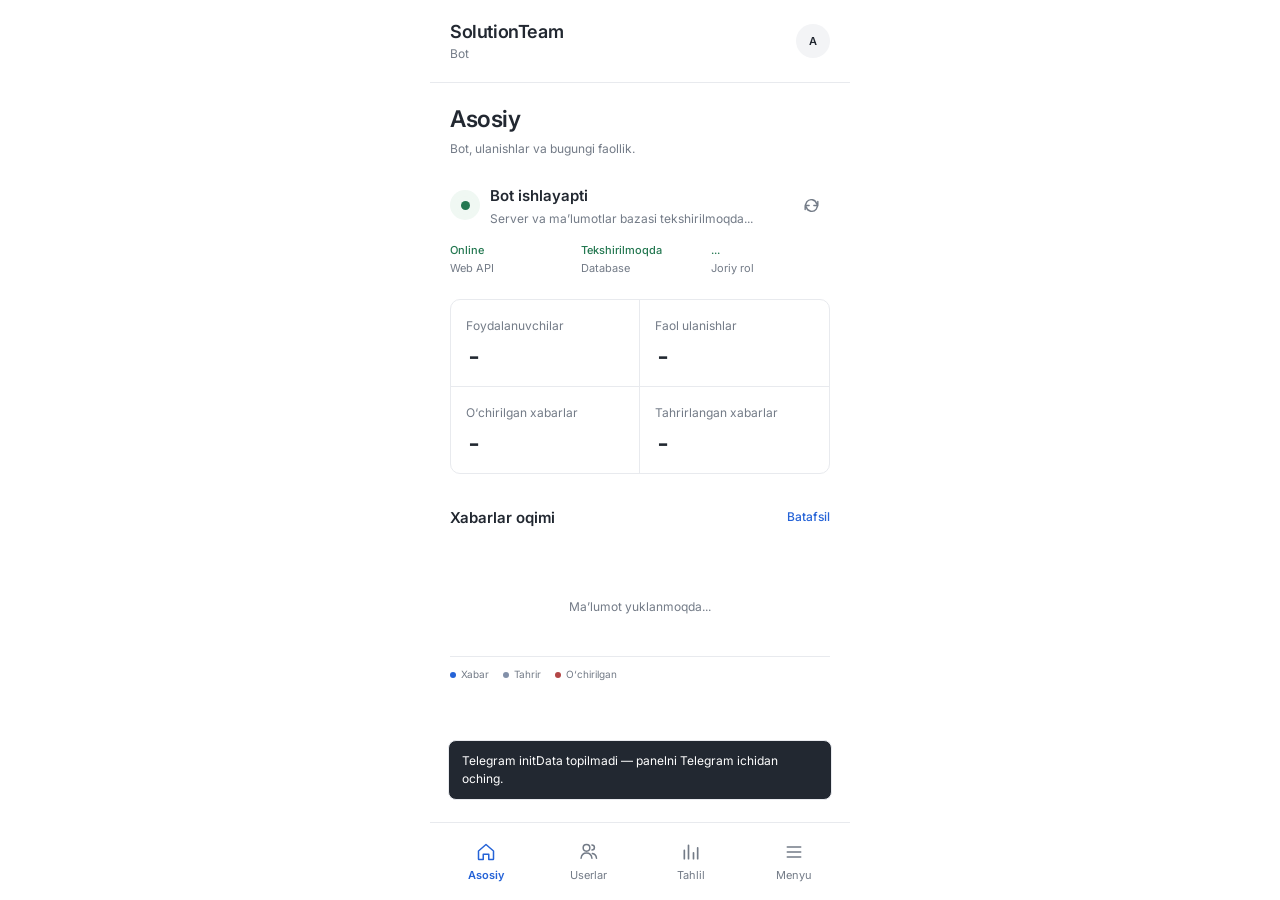
==== commit 65c67871: "Remove private conversation activity from admin user profiles" ====
--- a/public/index.html
+++ b/public/index.html
@@ -127,6 +127,7 @@
                 <div class="step-strip"><span class="active"><b>1</b>Xabar</span><i></i><span><b>2</b>Tekshirish</span><i></i><span><b>3</b>Yuborish</span></div>
                 <div class="panel-card form-card">
                     <div class="form-field"><label for="broadcast-text">Xabar matni</label><textarea id="broadcast-text" class="glass-input" rows="5" maxlength="4096" placeholder="Xabar matnini yozing..."></textarea><small class="field-help">HTML formatidan foydalanish mumkin.</small></div>
+                    <div class="form-field"><label for="broadcast-file">Qurilmadan rasm / video</label><input type="file" id="broadcast-file" class="glass-input" accept="image/jpeg,image/png,image/webp,image/gif,video/mp4,video/quicktime,video/webm"><small>Rasm: 10 MB · Video/GIF: 50 MB. Faylni avval «Sinab ko‘rish» orqali tekshiring.</small></div>
                     <div class="form-grid"><div class="form-field"><label for="broadcast-media">Media havolasi</label><input type="url" id="broadcast-media" class="glass-input" placeholder="https://... (ixtiyoriy)"></div><div class="form-field"><label for="broadcast-media-type">Media turi</label><select id="broadcast-media-type" class="glass-input"><option value="photo">Rasm</option><option value="video">Video</option><option value="animation">GIF / animatsiya</option></select></div></div>
                     <div class="buttons-editor"><div class="buttons-editor-head"><div><b>Tugmalar</b><span>Ixtiyoriy havolali tugmalar</span></div><button id="btn-add-button" class="btn secondary compact" type="button">+ Tugma qo‘shish</button></div><div id="ad-buttons"></div></div>
                     <div class="form-field"><label for="test-recipient">Sinov oluvchisi</label><input type="text" inputmode="numeric" id="test-recipient" class="glass-input" placeholder="Bo‘sh bo‘lsa — o‘zingizga"></div>
@@ -184,12 +185,11 @@
             <div class="sheet-handle"></div>
             <div class="sheet-head"><button class="icon-btn" type="button" data-close-sheet aria-label="Yopish"><svg><use href="#i-back"/></svg></button><div><span class="eyebrow">Foydalanuvchi profili</span><h2 id="sheet-user-name">...</h2></div><span id="sheet-user-status" class="status-badge status-neutral">...</span></div>
             <div class="profile-mini"><div id="sheet-avatar" class="profile-avatar-large small">A</div><div><b id="sheet-username">@username</b><span id="sheet-user-id">ID: -</span></div></div>
-            <div class="detail-tabs"><button class="detail-tab active" data-detail-tab="info" type="button">Ma’lumot</button><button class="detail-tab" data-detail-tab="activity" type="button">Faollik</button><button class="detail-tab" data-detail-tab="message" type="button" data-requires="users.message">Xabar</button></div>
+            <div class="detail-tabs"><button class="detail-tab active" data-detail-tab="info" type="button">Ma’lumot</button><button class="detail-tab" data-detail-tab="message" type="button" data-requires="users.message">Xabar</button></div>
             <div class="detail-pane active" data-detail-pane="info">
                 <div class="detail-list"><div><span>Ism</span><b id="sheet-full-name">-</b></div><div><span>Username</span><b id="sheet-username-line">-</b></div><div><span>Ro‘yxatdan o‘tgan</span><b id="sheet-created">-</b></div><div><span>Oxirgi faollik</span><b id="sheet-last-activity">-</b></div><div><span>Ulanishlar</span><b id="sheet-connections">-</b></div></div>
                 <div class="stats-grid sheet-stats"><div class="metric-card"><span>Hodisalar</span><strong id="sheet-stat-events">0</strong></div><div class="metric-card"><span>Tahrir</span><strong id="sheet-stat-edits">0</strong></div><div class="metric-card"><span>O‘chirish</span><strong id="sheet-stat-deletes">0</strong></div><div class="metric-card"><span>Faol ulanish</span><strong id="sheet-stat-active">0</strong></div></div>
             </div>
-            <div class="detail-pane" data-detail-pane="activity"><div id="sheet-events" class="message-list"><div class="empty-state">Faollik yo‘q.</div></div></div>
             <div class="detail-pane" data-detail-pane="message"><div class="form-field"><label for="sheet-message-text">Bevosita xabar</label><textarea id="sheet-message-text" class="glass-input" rows="4" maxlength="4096" placeholder="Foydalanuvchiga yuboriladigan xabar..."></textarea></div><button id="sheet-send-message" class="btn primary full" type="button"><svg><use href="#i-send"/></svg> Xabar yuborish</button></div>
             <div class="sheet-actions"><button id="sheet-copy-id" class="btn secondary" type="button"><svg><use href="#i-copy"/></svg> ID nusxalash</button><button id="sheet-ban" class="btn warning" type="button">Bloklash</button><button id="sheet-delete" class="btn danger" type="button"><svg><use href="#i-trash"/></svg> O‘chirish</button></div>
         </section>
